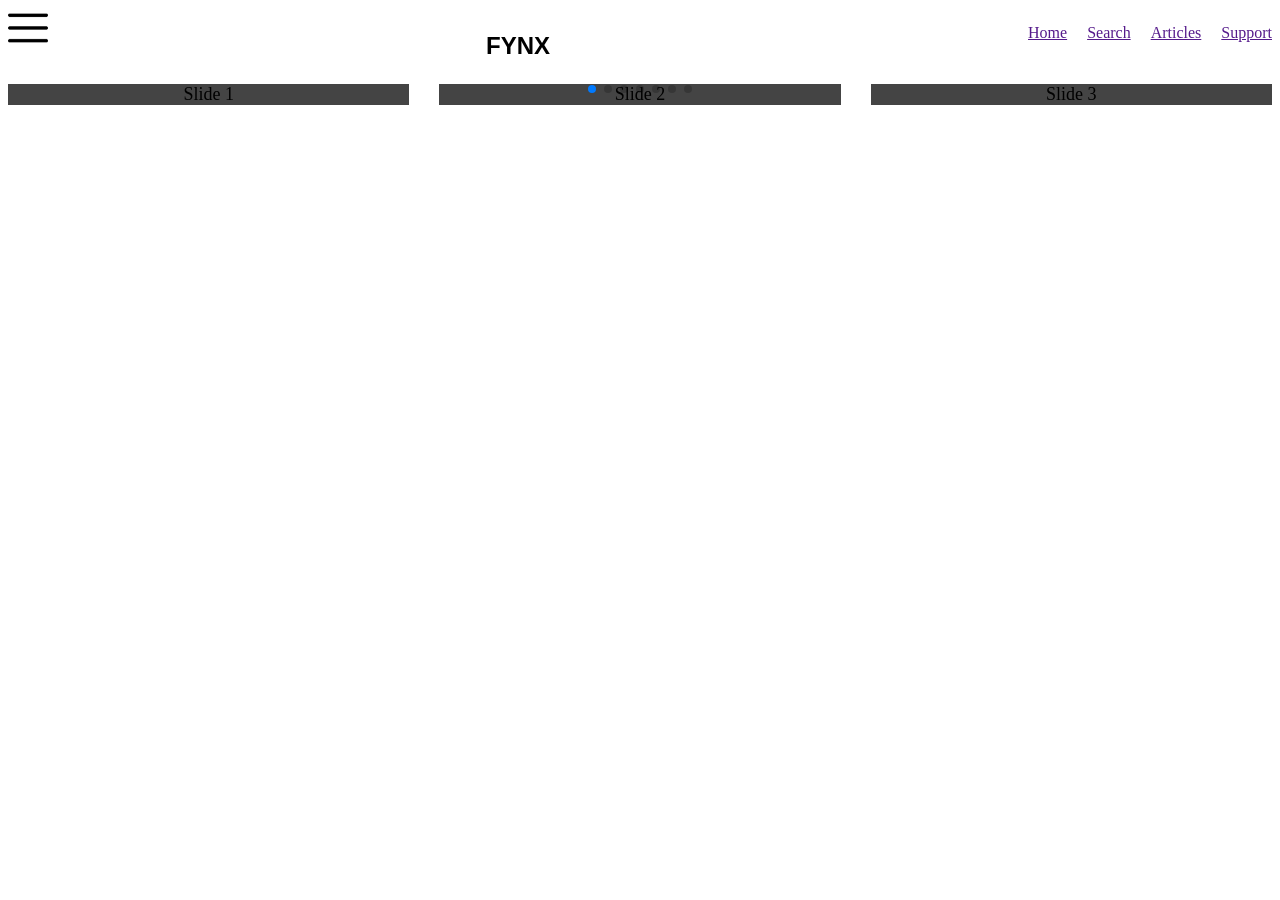
==== index.html @ ca6fe866 "still needs work" ====
<!DOCTYPE html>
<html lang="en">
<head>
    <meta charset="UTF-8">
    <meta name="viewport" content="width=, initial-scale=1.0">
    <title>Document</title>
    <link rel="stylesheet" href="https://cdn.jsdelivr.net/npm/swiper@11/swiper-bundle.min.css">
    <link rel="stylesheet" href="index.css">
</head>
<body>
 <nav>
    
         <img src="menu.png" class="menu-button" alt="menubutton"> 
    <div class="logo">
      <p>FYNX</p>
    </div> 
    <ul class="links">
            <a href="">Home</a>
            <a href="">Search</a>
            <a href="">Articles</a>
            <a href="">Support</a>
    </ul>
 </nav>
 <section>
    <div class="swiper mySwiper">
     <div class="swiper-wrapper">
       <div class="swiper-slide">Slide 1</div>
       <div class="swiper-slide">Slide 2</div>
       <div class="swiper-slide">Slide 3</div>
       <div class="swiper-slide">Slide 4</div>
       <div class="swiper-slide">Slide 5</div>
       <div class="swiper-slide">Slide 6</div>
       <div class="swiper-slide">Slide 7</div>
       <div class="swiper-slide">Slide 8</div>
       <div class="swiper-slide">Slide 9</div>
     </div>
     <div class="swiper-pagination"></div>
    </div>
 </section>
    

  
    
    
    <script src="https://cdn.jsdelivr.net/npm/swiper@11/swiper-bundle.min.js"></script>
    <script src="index.js" ></script>
</body>
</html>
---- index.css ----
.swiper {
  width: 100%;
  height: 100%;
}

.swiper-slide {
  text-align: center;
  font-size: 18px;
  background: #444;
  display: flex;
  justify-content: center;
  align-items: center;
}

.swiper-slide img {
  display: block;
  width: 100%;
  height: 100%;
  object-fit: cover;
}
nav {
    display: flex;
    flex-direction: row;
    justify-content: space-between;

}
.logo {
    font-family: 'Montserrat', sans-serif;
    font-weight: 800;
    font-size: x-large;
}
.menu-button {
   width: 40px;
   height: 40px;
}
.links {
   display: flex;
   flex-direction: row;
   gap: 20px;
}
.logo {
    
}
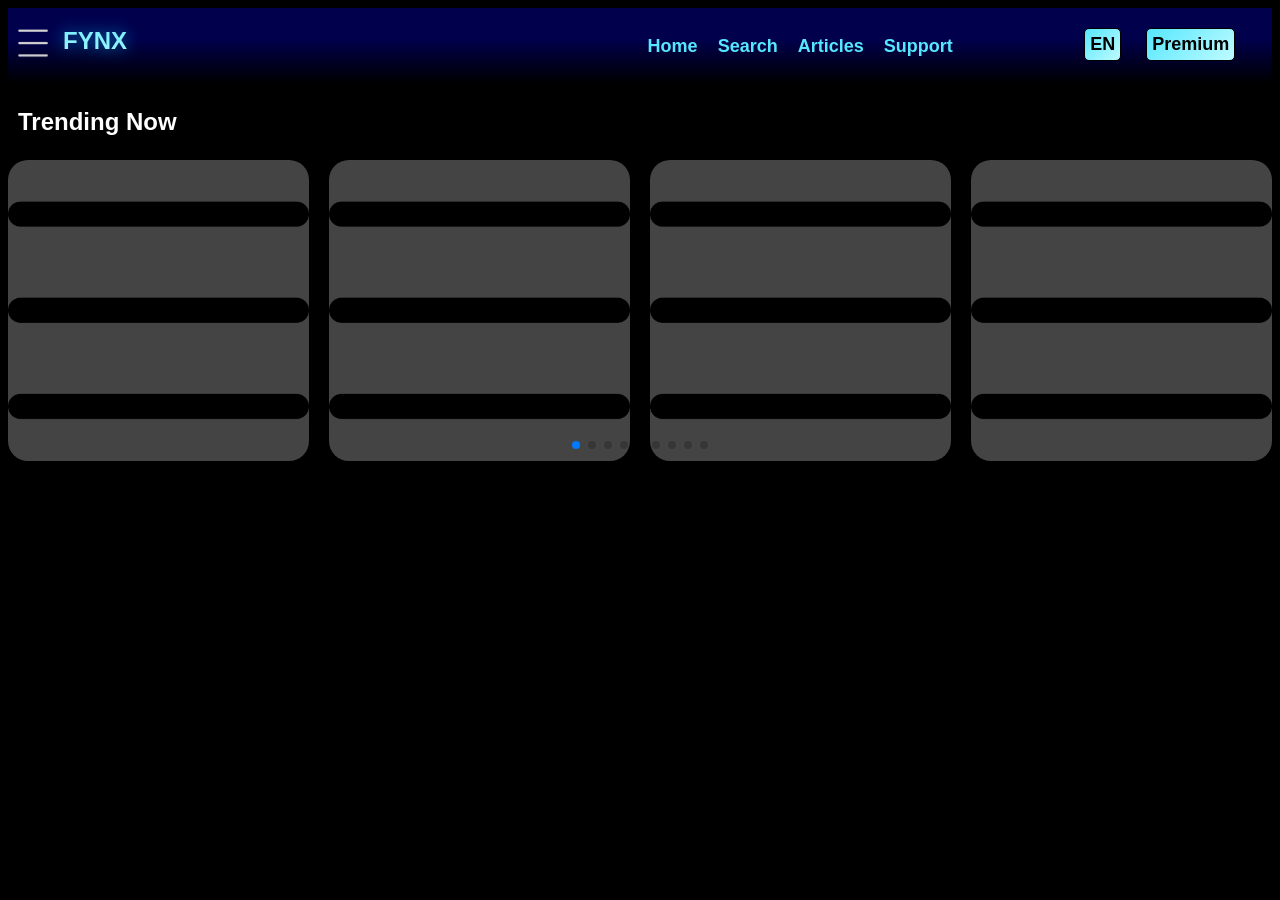
==== commit a456f3f6: "update 1" ====
--- a/index.html
+++ b/index.html
@@ -10,7 +10,7 @@
 <body>
  <nav>
     
-         <img src="menu.png" class="menu-button" alt="menubutton"> 
+     <img src="main-menu.png" id="menubutton" alt="menubutton"> 
     <div class="logo">
       <p>FYNX</p>
     </div> 
@@ -20,19 +20,59 @@
             <a href="">Articles</a>
             <a href="">Support</a>
     </ul>
+    <div class="btns">
+        <button>EN</button>
+        <button>Premium</button>
+    </div>
  </nav>
+ <div class="sidebar" id="sidebar">
+    <img src="main-menu.png" alt="menu" id="btn">
+    <div class="profiles">
+    <img src="user.png" alt="profilepic" class="profile">
+    <p class="n1">Username</p>
+    <img src="premium-badge.png" alt="lvl" class="lvl">
+    <p class="n2">level 1</p>
+    </div>
+    <div class="homes">
+    <img src="home.png" alt="home" class="home">
+    <p class="n3">Home</p>
+    </div>
+    <div class="articles">
+    <img src="news.png" alt="articles" class="article">
+    <p class="n4">Your Articles</p>
+    </div>
+    <div class="premiums">
+    <img src="premium-quality.png" alt="premium" class="premium">
+    <p class="n5">Premium</p>
+    </div>
+    <div class="searches">
+    <img src="search.png" alt="search" class="search">
+    <p class="n6">Search</p>
+    </div>
+    <div class="settings">
+    <img src="settings.png" alt="settings" class="setting">
+    <p class="n7">Settings</p>
+    </div>
+    <div class="questions">
+    <img src="question.png" alt="support" class="support">
+    <p class="n8">Support</p>
+    </div>
+ </div>
+ <section>
+    <p class="trend">Trending Now</p>
+ </section>
  <section>
     <div class="swiper mySwiper">
      <div class="swiper-wrapper">
-       <div class="swiper-slide">Slide 1</div>
-       <div class="swiper-slide">Slide 2</div>
-       <div class="swiper-slide">Slide 3</div>
-       <div class="swiper-slide">Slide 4</div>
-       <div class="swiper-slide">Slide 5</div>
-       <div class="swiper-slide">Slide 6</div>
-       <div class="swiper-slide">Slide 7</div>
-       <div class="swiper-slide">Slide 8</div>
-       <div class="swiper-slide">Slide 9</div>
+       <img src="menu.png" class="swiper-slide" alt="menubutton"> 
+       <img src="menu.png" class="swiper-slide" alt="menubutton"> 
+       <img src="menu.png" class="swiper-slide" alt="menubutton"> 
+       <img src="menu.png" class="swiper-slide" alt="menubutton"> 
+       <img src="menu.png" class="swiper-slide" alt="menubutton"> 
+       <img src="menu.png" class="swiper-slide" alt="menubutton"> 
+       <img src="menu.png" class="swiper-slide" alt="menubutton"> 
+       <img src="menu.png" class="swiper-slide" alt="menubutton"> 
+       <img src="menu.png" class="swiper-slide" alt="menubutton"> 
      </div>
      <div class="swiper-pagination"></div>
     </div>
--- a/index.css
+++ b/index.css
@@ -10,6 +10,8 @@
   display: flex;
   justify-content: center;
   align-items: center;
+  border: transparent;
+  border-radius: 20px;
 }
 
 .swiper-slide img {
@@ -21,23 +23,116 @@
 nav {
     display: flex;
     flex-direction: row;
-    justify-content: space-between;
-
+    position: relative;
+    background: linear-gradient(180deg, #00004D 40%, #000000 100%);
 }
 .logo {
     font-family: 'Montserrat', sans-serif;
     font-weight: 800;
     font-size: x-large;
+    position: relative;
+    left: 25px;
+    top: -5px;
+    background: linear-gradient(180deg, #55E7FF, #BFFBFF);
+    -webkit-background-clip: text;
+    -webkit-text-fill-color: transparent;
+    filter: drop-shadow(0 0 8px rgba(0, 212, 255, 0.6));
 }
-.menu-button {
-   width: 40px;
-   height: 40px;
+#menubutton {
+   width: 30px;
+   height: 30px;
+   position: relative;
+   top: 20px;
+   left: 10px;
+   cursor: pointer;
+
 }
 .links {
    display: flex;
    flex-direction: row;
    gap: 20px;
+   position: relative;
+   left: 40%;
+   top: 10px;
+   text-decoration: none;   
+   color: white;             
+   font-family: 'Montserrat', sans-serif;
+   font-weight: 600;
+   font-size: 18px;
+   transition: 0.3s;   
 }
-.logo {
-    
-}+a {
+    color: #55E7FF;
+    text-decoration: none;   
+    font-family: 'Montserrat', sans-serif;
+    font-weight: 600;
+    font-size: 18px;
+    transition: 0.3s;   
+}
+a:hover {
+  color: white;          
+  text-shadow: 0 0 10px white; 
+  cursor: pointer;
+}
+.btns {
+    position: relative;
+    left: 50%;
+    top: 20px;
+    display: flex;
+    gap: 20px;
+    height: fit-content;
+}
+button{
+    border: 1px solid black;
+    background: linear-gradient(135deg, #55E7FF 0%, #BFFBFF 100%);
+    border-radius: 5px;
+    cursor: pointer;
+    padding: 5px;
+    margin-left: 5px;
+    color: #000000;
+    font-family: 'Montserrat', sans-serif;
+    font-weight: 600;
+    font-size: 18px;
+    transition: 0.3s;   
+}
+.btns button:hover {
+    transform: scale(1.1,1.1);
+}
+.btns:hover > button:not(:hover){
+    transform: scale(0.9,0.9);
+}
+.trend {
+    font-family: 'Montserrat', sans-serif;
+    font-weight: 800;
+    font-size: x-large;
+    background: white;
+    -webkit-background-clip: text;
+    -webkit-text-fill-color: transparent;
+    position: relative;
+    left: 10px;
+}
+body {
+    background-color: #000000;
+}
+.sidebar {
+    position: fixed;
+    top: 0;
+    left: -9000px; 
+    width: 300px;
+    height: 100%;
+    background: linear-gradient(180deg, #1C1C1C 0%, #000826 100%); 
+    z-index: 99;
+    transition: 0.4s ease;
+    display: flex;
+    flex-direction: column;
+}
+.sidebar.active {
+    left: 0;
+}
+#btn {
+    width: 30px;
+    height: 30px;
+    position: relative;
+    cursor: pointer;
+}
+
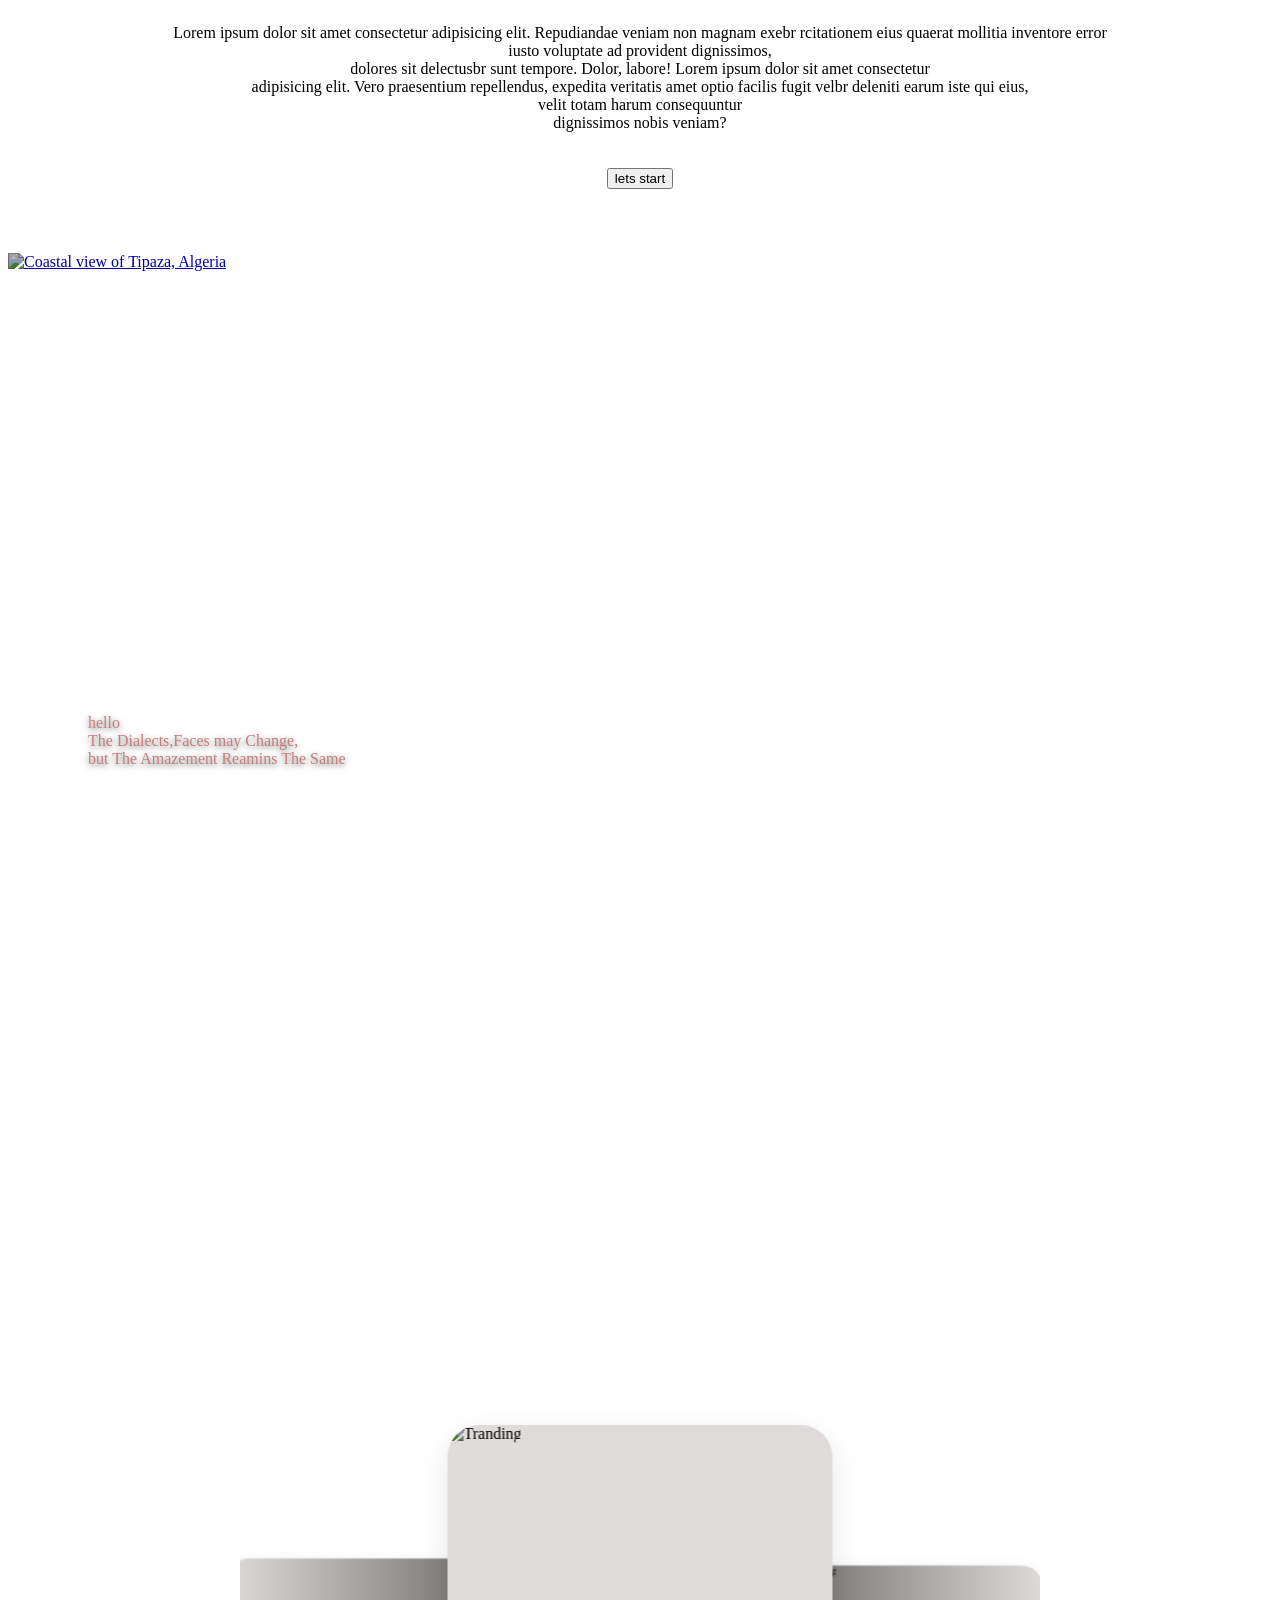
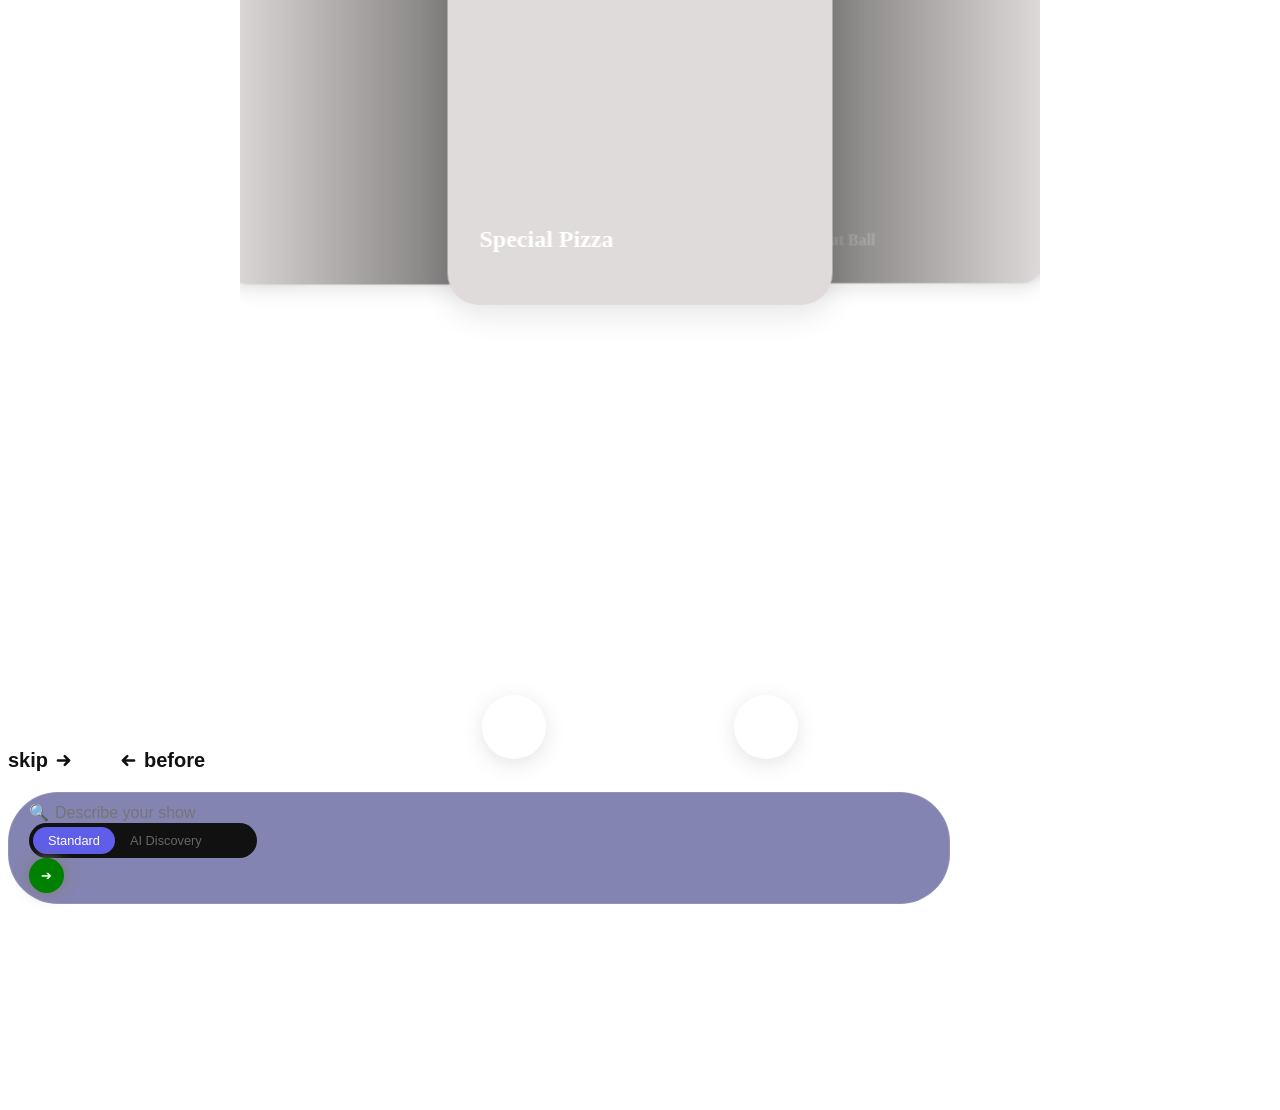
==== commit 217b3cf8: "hhh" ====
--- a/index.html
+++ b/index.html
@@ -3,86 +3,582 @@
 <head>
     <meta charset="UTF-8">
     <meta name="viewport" content="width=, initial-scale=1.0">
+   
     <title>Document</title>
-    <link rel="stylesheet" href="https://cdn.jsdelivr.net/npm/swiper@11/swiper-bundle.min.css">
-    <link rel="stylesheet" href="index.css">
+
+    <link href="https://unpkg.com/boxicons@2.1.4/css/boxicons.min.css" rel="stylesheet">
+     <link rel="stylesheet" href="https://cdn.jsdelivr.net/npm/swiper@11/swiper-bundle.min.css">
+    
+    
+     <link rel="stylesheet" href="index.css">
 </head>
 <body>
- <nav>
-    
-     <img src="main-menu.png" id="menubutton" alt="menubutton"> 
-    <div class="logo">
-      <p>FYNX</p>
-    </div> 
-    <ul class="links">
-            <a href="">Home</a>
-            <a href="">Search</a>
-            <a href="">Articles</a>
-            <a href="">Support</a>
+
+
+ <div class="flex active">
+    <p class="question">Lorem ipsum dolor sit amet consectetur adipisicing elit. Repudiandae veniam non magnam exebr
+      rcitationem eius quaerat mollitia inventore error <br>iusto voluptate ad provident dignissimos,<br> dolores sit delectusbr
+       sunt tempore. Dolor, labore!
+       Lorem ipsum dolor sit amet consectetur <br>adipisicing elit. Vero praesentium repellendus, expedita veritatis amet optio facilis fugit velbr
+        deleniti earum iste qui eius,<br> velit totam harum consequuntur <br>dignissimos nobis veniam?</p>
+
+    <button class="tip" onclick="nextSection(this)">lets start</button>
+
+</div> 
+
+ 
+ <div class="flex">
+     <p>where are you</p>
+<div class="cards">
+    <div class="card ">
+    <p class="tip" onclick="nextSection(this)">Lorem ipsum </p>
+    </div>
+    <div class="card">
+    <p class="tip" onclick="nextSection(this)">Lorem ipsum dolor sit</p>
+        
+    </div>
+    <div class="card">
+    <p class="tip" onclick="nextSection(this)">Lorem ipsum dolor sit,iciendis.</p>
+       
+    </div>
+</div>
+</div> 
+
+
+
+
+<div class="flex">
+    <p>hellooo</p>
+<div class="cards">
+    <div class="card ">
+    <p class="tip" onclick="nextSection(this)">Lorem ipsum </p>
+    </div>
+    <div class="card">
+    <p class="tip" onclick="nextSection(this)">Lorem ipsum dolor sit</p>
+        
+    </div>
+    <div class="card">
+    <p class="tip" onclick="nextSection(this)">Lorem ipsum dolor sit,iciendis.</p>
+       
+    </div>
+</div>
+</div> 
+
+
+
+
+
+<div class="flex">
+    <p>hown do you feel</p>
+<div class="cards">
+    <div class="card ">
+    <p class="tip" onclick="nextSection(this)">Lorem ipsum </p>
+    </div>
+    <div class="card">
+    <p class="tip" onclick="nextSection(this)">Lorem ipsum dolor sit</p>
+        
+    </div>
+    <div class="card">
+    <p class="tip" onclick="nextSection(this)">Lorem ipsum dolor sit,iciendis.</p>
+       
+    </div>
+</div>
+</div> 
+
+ <!-- swiper 1 , from my website of the last year-->
+
+
+ <section class="home swiper" id="home">
+            <div class="swiper mySwiper">
+                <div class="swiper-wrapper">
+                    <div class="swiper-slide">
+                       <a href="page01"> <img src="pexels-amani-allan-2147911089-29824266.jpg" alt="Coastal view of Tipaza, Algeria" loading="lazy">
+                       </a>
+                      <div class="slide-caption">
+                            <h1> hello <br> The Dialects,Faces may Change,<br>
+                            but The Amazement Reamins The Same
+                            </h1>
+                            <p class="animation">From the streets of the capital to the edges of the south, each city carries a blend of tradition and modernity,<br>
+                            and each has its own unique story.</p>
+                      </div>
+                    </div>
+                            
+
+
+                               
+                                    <div class="swiper-slide">
+                                        <a href="page05"> <img src="el 3asima.jpg" alt="Cityscape of Algiers" loading="lazy">
+                                        </a>
+                                        <div class="slide-caption">
+                                            <h1> In the cities of algeria... <br> The Dialects,Faces may Change,<br>
+                                                but The Amazement Reamins The Same
+                                            </h1>
+                                            <p class="animation">From the streets of the capital to the edges of the south, each city carries a blend of tradition and modernity,<br>
+                                                and each has its own unique story.</p>
+                                        </div>
+                                    </div>
+
+           
+                    <div class="swiper-slide">
+                         <a href="page06"> <img src="el Hama.jpg" alt="Cityscape of Algiers" loading="lazy">
+                         </a>
+                      <div class="slide-caption">
+                            <h1> pssss<br> The Dialects,Faces may Change,<br>
+                            but The Amazement Reamins The Same
+                            </h1>
+                            <p class="animation">From the streets of the capital to the edges of the south, each city carries a blend of tradition and modernity,<br>
+                           and each has its own unique story.</p>
+                      </div>
+                    </div>              
+
+                    <div class="swiper-slide">
+                       <a href="page01"> <img src="pexels-amani-allan-2147911089-29824266.jpg" alt="Coastal view of Tipaza, Algeria" loading="lazy">
+                       </a>
+                      <div class="slide-caption">
+                            <h1> i am tired <br> The Dialects,Faces may Change,<br>
+                            but The Amazement Reamins The Same
+                            </h1>
+                          <p class="animation">From the streets of the capital to the edges of the south, each city carries a blend of tradition and modernity,<br>
+                           and each has its own unique story.</p>
+                      </div>
+                    </div>
+
+
+                                
+                            
+                            
+
+                                  
+                    <div class="swiper-slide">
+                       <a href="page01"> <img src="pexels-amani-allan-2147911089-29824266.jpg" alt="Coastal view of Tipaza, Algeria" loading="lazy">
+                       </a>
+                      <div class="slide-caption">
+                            <h1> write somthing <br> The Dialects,Faces may Change,<br>
+                            but The Amazement Reamins The Same
+
+                            </h1>
+                            <p class="animation">From the streets of the capital to the edges of the south, each city carries a blend of tradition and modernity,<br>
+                           and each has its own unique story.</p>                            
+                      </div>
+                    </div>
+
+
+
+                   
+                            
+                     </div>
+                    </div>
+                </div>
+                <div class="swiper-button-next"></div>
+                <div class="swiper-button-prev"></div>
+                <div class="swiper-pagination"></div>
+                </div>
+ </section>
+
+
+
+
+
+
+<!-- swiper 2 for the two first questions-->
+
+ <section class="showme lol">
+      <div class="container">
+        <div class="swiper tranding-slider">
+       <div class="swiper-wrapper">
+            <!-- Slide-start -->
+            <div class="swiper-slide tranding-slide">
+              <div class="tranding-slide-img " >
+                <img  src="images/tranding-food-1.png" alt="Tranding" class="hello" onclick="nnextSection(this)" >
+              </div>
+              <div class="tranding-slide-content">
+                
+                <div class="tranding-slide-content-bottom">
+                  <h2 class="food-name">
+                    Special Pizza
+                  </h2>
+                  <h3 class="food-rating">
+                   
+                  </h3>
+                </div>
+              </div>
+            </div>
+
+            <div class="swiper-slide tranding-slide">
+              <div class="tranding-slide-img">
+                <img src="images/tranding-food-2.png" alt="Tranding" class="hello" onclick="nnextSection(this)" >
+              </div>
+              <div class="tranding-slide-content">
+                
+                <div class="tranding-slide-content-bottom">
+                  <h2 class="food-name">
+                    Meat Ball
+                  </h2>
+                  <h3 class="food-rating">
+                 
+                  </h3>
+                </div>
+              </div>
+            </div>
+            <!-- Slide-end -->
+            <!-- Slide-start -->
+            <div class="swiper-slide tranding-slide">
+              <div class="tranding-slide-img">
+                <img src="images/tranding-food-3.png" alt="Tranding"  class="hello" onclick="nnextSection(this)" >
+              </div>
+              <div class="tranding-slide-content">
+                
+                <div class="tranding-slide-content-bottom">
+                  <h2 class="food-name">
+                    Burger
+                  </h2>
+                  <h3 class="food-rating">
+                 
+                  </h3>
+                </div>
+              </div>
+            </div>
+            <!-- Slide-end -->
+            <!-- Slide-start -->
+            <div class="swiper-slide tranding-slide">
+              <div class="tranding-slide-img">
+                <img src="images/tranding-food-4.png" alt="Tranding"  class="hello" onclick="nnextSection(this)" >
+              </div>
+              <div class="tranding-slide-content">
+               
+                <div class="tranding-slide-content-bottom">
+                  <h2 class="food-name">
+                    Frish Curry
+                  </h2>
+                  <h3 class="food-rating">
+                   
+                  </h3>
+                </div>
+              </div>
+            </div>
+            <!-- Slide-end -->
+            <!-- Slide-start -->
+            <div class="swiper-slide tranding-slide">
+              <div class="tranding-slide-img">
+                <img src="images/tranding-food-5.png" alt="Tranding"  class="hello" onclick="nnextSection(this)" >
+              </div>
+              <div class="tranding-slide-content">
+                
+                <div class="tranding-slide-content-bottom">
+                  <h2 class="food-name">
+                    Pane Cake
+                  </h2>
+                  <h3 class="food-rating">
+                   
+                  </h3>
+                </div>
+              </div>
+            </div>
+            <!-- Slide-end -->
+            <!-- Slide-start -->
+            <div class="swiper-slide tranding-slide">
+              <div class="tranding-slide-img">
+                <img src="images/tranding-food-6.png" alt="Tranding"  class="hello" onclick="nnextSection(this)" >
+              </div>
+              <div class="tranding-slide-content">
+                
+                <div class="tranding-slide-content-bottom">
+                  <h2 class="food-name">
+                    Vanilla cake
+                  </h2>
+                  <h3 class="food-rating">
+                   
+                  </h3>
+                </div>
+              </div>
+            </div>
+            <!-- Slide-end -->
+            <!-- Slide-start -->
+            <div class="swiper-slide tranding-slide">
+             
+                </div>
+              </div>
+            </div>
+            <!-- Slide-end -->
+          </div>
+
+          <div class="tranding-slider-control">
+            <div class="swiper-button-prev slider-arrow">
+              <ion-icon name="arrow-back-outline"></ion-icon>
+            </div>
+            <div class="swiper-button-next slider-arrow">
+              <ion-icon name="arrow-forward-outline"></ion-icon>
+            </div>
+            <div class="swiper-pagination"></div>
+
+</section>
+
+
+
+<section class="showme">
+      <div class="container">
+        <div class="swiper tranding-slider">
+       <div class="swiper-wrapper">
+            <div class="swiper-slide tranding-slide">
+              <div class="tranding-slide-img ">
+                <img src="images/tranding-food-1.png" alt="Tranding" class="hello" onclick="nnextSection(this)" >
+              </div>
+              <div class="tranding-slide-content">
+                
+                <div class="tranding-slide-content-bottom">
+                  <h2 class="food-name">
+                    Special Pizza
+                  </h2>
+                  <h3 class="food-rating">
+                   
+                  </h3>
+                </div>
+              </div>
+            </div>
+            <div class="swiper-slide tranding-slide">
+              <div class="tranding-slide-img">
+                <img src="images/tranding-food-2.png" alt="Tranding"  class="hello" onclick="nnextSection(this)" >
+              </div>
+              <div class="tranding-slide-content">
+                
+                <div class="tranding-slide-content-bottom">
+                  <h2 class="food-name">
+                    Meat Ball
+                  </h2>
+                  <h3 class="food-rating">
+                 
+                  </h3>
+                </div>
+              </div>
+            </div>
+            <div class="swiper-slide tranding-slide">
+              <div class="tranding-slide-img">
+                <img src="images/tranding-food-3.png" alt="Tranding"  class="hello" onclick="nnextSection(this)" >
+              </div>
+              <div class="tranding-slide-content">
+                
+                <div class="tranding-slide-content-bottom">
+                  <h2 class="food-name">
+                    Burger
+                  </h2>
+                  <h3 class="food-rating">
+                 
+                  </h3>
+                </div>
+              </div>
+            </div>
+            <div class="swiper-slide tranding-slide">
+              <div class="tranding-slide-img">
+                <img src="images/tranding-food-4.png" alt="Tranding"  class="hello" onclick="nnextSection(this)" >
+              </div>
+              <div class="tranding-slide-content">
+               
+                <div class="tranding-slide-content-bottom">
+                  <h2 class="food-name">
+                    Frish Curry
+                  </h2>
+                  <h3 class="food-rating">
+                   
+                  </h3>
+                </div>
+              </div>
+            </div>
+            <div class="swiper-slide tranding-slide">
+              <div class="tranding-slide-img">
+                <img src="images/tranding-food-5.png" alt="Tranding"  class="hello" onclick="nnextSection(this)" >
+              </div>
+              <div class="tranding-slide-content">
+                
+                <div class="tranding-slide-content-bottom">
+                  <h2 class="food-name">
+                    Pane Cake
+                  </h2>
+                  <h3 class="food-rating">
+                   
+                  </h3>
+                </div>
+              </div>
+            </div>
+            <div class="swiper-slide tranding-slide">
+              <div class="tranding-slide-img">
+                <img src="images/tranding-food-6.png" alt="Tranding" class="hello" onclick="nnextSection(this)" >
+              </div>
+              <div class="tranding-slide-content">
+                
+                <div class="tranding-slide-content-bottom">
+                  <h2 class="food-name">
+                    Vanilla cake
+                  </h2>
+                  <h3 class="food-rating">
+                   
+                  </h3>
+                </div>
+              </div>
+            </div>
+            <div class="swiper-slide tranding-slide">
+             
+                </div>
+              </div>
+            </div>
+          </div>
+
+          <div class="tranding-slider-control">
+            <div class="swiper-button-prev slider-arrow">
+              <ion-icon name="arrow-back-outline"></ion-icon>
+            </div>
+            <div class="swiper-button-next slider-arrow">
+              <ion-icon name="arrow-forward-outline"></ion-icon>
+            </div>
+            <div class="swiper-pagination"></div>
+
+</section>
+
+
+ <div class="flex ">
+    <p>where are you</p>
+<div class="cards">
+    <div class="card ">
+    <p class="tip" onclick="nextSection(this)">Lorem ipsum </p>
+    </div>
+    <div class="card">
+    <p class="tip" onclick="nextSection(this)">Lorem ipsum dolor sit</p>
+        
+    </div>
+    <div class="card">
+    <p class="tip" onclick="nextSection(this)">Lorem ipsum dolor sit,iciendis.</p>
+       
+    </div>
+</div>
+</div> 
+
+
+
+
+<div class="flex">
+    <p>hellooo</p>
+<div class="cards">
+    <div class="card ">
+    <p class="tip" onclick="nextSection(this)">Lorem ipsum </p>
+    </div>
+    <div class="card">
+    <p class="tip" onclick="nextSection(this)">Lorem ipsum dolor sit</p>
+        
+    </div>
+    <div class="card">
+    <p class="tip" onclick="nextSection(this)">Lorem ipsum dolor sit,iciendis.</p>
+       
+    </div>
+</div>
+</div> 
+
+
+
+
+
+<div class="flex">
+    <p>hown do you feel</p>
+<div class="cards">
+    <div class="card ">
+    <p class="tip" onclick="nextSection(this)">Lorem ipsum </p>
+    </div>
+    <div class="card">
+    <p class="tip" onclick="nextSection(this)">Lorem ipsum dolor sit</p>
+        
+    </div>
+    <div class="card">
+    <p class="tip" onclick="nextSection(this)">Lorem ipsum dolor sit,iciendis.</p>
+       
+    </div>
+</div>
+</div> 
+
+<section class="smallsection">
+
+<button class="try ss">
+  <p>skip</p>
+  <svg
+    xmlns="http://www.w3.org/2000/svg"
+    class="h-6 w-6"
+    fill="none"
+    viewBox="0 0 24 24"
+    stroke="currentColor"
+    stroke-width="4"
+  >
+    <path
+      stroke-linecap="round"
+      stroke-linejoin="round"
+      d="M14 5l7 7m0 0l-7 7m7-7H3"
+    ></path>
+  </svg>
+</button>
+
+<button class="try bb">
+ 
+  <svg class="b"
+  xmlns="http://www.w3.org/2000/svg"
+  class="h-6 w-6"
+  fill="none"
+  viewBox="0 0 24 24"
+  stroke="currentColor"
+  stroke-width="4"
+>
+  <path
+    stroke-linecap="round"
+    stroke-linejoin="round"
+    d="M10 19l-7-7m0 0l7-7m-7 7h18"
+  ></path>
+</svg>
+<p>before</p>
+</button>
+</section>
+
+
+
+<div class="premium-wrapper" id="premiumSection">
+ <div id="search-1" class="search-container change">
+            <div class="search-bar">
+                <span class="icon">🔍</span>
+                <input type="text" placeholder="Describe your show">
+                <div class="toggle-switch">
+                    <button class="toggle-btn activee">Standard</button>
+                    <button class="toggle-btn " onclick="expandSection()" onclick="changeSection()">AI Discovery</button>
+                  
+                </div>
+                <button class="go-btn">➔</button>
+            </div>
+        </div>
+
+ <div id="search-2" class="search-container ai">
+            <div class="search-bar">
+                <span class="icon">🔍</span>
+                <input type="text" placeholder="Describe your show">
+                <div class="toggle-switch">
+                    <button class="toggle-btn activee" onclick="changeSection()">Standard</button>
+                    <button class="toggle-btn " >AI Discovery</button>
+                  
+                </div>
+                <button class="go-btn"  onclick="expandSection()">➔</button>
+            </div>
+        </div>
+  
+<div class="premium-content">
+    <h3>Premium version</h3>
+    <ul>
+      <li> Lorem ipsum dolor sit amet consectetur adipisici impedit.</li>
+      <li>Lorem ipsum, dolor sit amet consectetur adipisipsam nihil ullam.</li>
+      <li>Lorem ipsum dolor sit amet consectetligendi omnis hic earum volreprehenderit incidunt.</li>
     </ul>
-    <div class="btns">
-        <button>EN</button>
-        <button>Premium</button>
-    </div>
- </nav>
- <div class="sidebar" id="sidebar">
-    <img src="main-menu.png" alt="menu" id="btn">
-    <div class="profiles">
-    <img src="user.png" alt="profilepic" class="profile">
-    <p class="n1">Username</p>
-    <img src="premium-badge.png" alt="lvl" class="lvl">
-    <p class="n2">level 1</p>
-    </div>
-    <div class="homes">
-    <img src="home.png" alt="home" class="home">
-    <p class="n3">Home</p>
-    </div>
-    <div class="articles">
-    <img src="news.png" alt="articles" class="article">
-    <p class="n4">Your Articles</p>
-    </div>
-    <div class="premiums">
-    <img src="premium-quality.png" alt="premium" class="premium">
-    <p class="n5">Premium</p>
-    </div>
-    <div class="searches">
-    <img src="search.png" alt="search" class="search">
-    <p class="n6">Search</p>
-    </div>
-    <div class="settings">
-    <img src="settings.png" alt="settings" class="setting">
-    <p class="n7">Settings</p>
-    </div>
-    <div class="questions">
-    <img src="question.png" alt="support" class="support">
-    <p class="n8">Support</p>
-    </div>
- </div>
- <section>
-    <p class="trend">Trending Now</p>
- </section>
- <section>
-    <div class="swiper mySwiper">
-     <div class="swiper-wrapper">
-       <img src="menu.png" class="swiper-slide" alt="menubutton"> 
-       <img src="menu.png" class="swiper-slide" alt="menubutton"> 
-       <img src="menu.png" class="swiper-slide" alt="menubutton"> 
-       <img src="menu.png" class="swiper-slide" alt="menubutton"> 
-       <img src="menu.png" class="swiper-slide" alt="menubutton"> 
-       <img src="menu.png" class="swiper-slide" alt="menubutton"> 
-       <img src="menu.png" class="swiper-slide" alt="menubutton"> 
-       <img src="menu.png" class="swiper-slide" alt="menubutton"> 
-       <img src="menu.png" class="swiper-slide" alt="menubutton"> 
-     </div>
-     <div class="swiper-pagination"></div>
-    </div>
- </section>
-    
-
-  
-    
-    
-    <script src="https://cdn.jsdelivr.net/npm/swiper@11/swiper-bundle.min.js"></script>
+    <div class="price-tag">9.99$ </div>
+    <button class="upgrade-btn">abonnement</button>
+  </div>
+</div>
+
+
+
+
+
+<script src="https://cdn.jsdelivr.net/npm/swiper@11/swiper-bundle.min.js"></script>
+
     <script src="index.js" ></script>
 </body>
 </html>
--- a/index.css
+++ b/index.css
@@ -1,138 +1,609 @@
-.swiper {
-  width: 100%;
-  height: 100%;
-}
-
-.swiper-slide {
+
+.question{
   text-align: center;
-  font-size: 18px;
-  background: #444;
+}
+
+.flex {
+  display: none;
+}
+
+.active {
+    display: flex;
+    flex-direction: column;
+    align-items: center;
+    gap: 20px;
+    animation: slideInUp 3s cubic-bezier(0.23, 1, 0.32 ,1) both ;
+}
+/*introducing slideInUp*/
+@keyframes slideInUp{
+   0% {
+        opacity: 0;
+        transform: translateY(60px); /*el masafa li ydjoz 3liha w houa tale3*/
+    }
+    100% {
+        opacity: 1;
+        transform: translateY(0); /*bch ki ytla3 ykon stable*/
+    }
+}
+
+.cards {
   display: flex;
-  justify-content: center;
-  align-items: center;
-  border: transparent;
+  flex-direction: column;
+  gap: 15px;
+  
+}
+.card{
+  padding-left: 10px;
+  height: 50PX;
+  width: 300px;
+  border-radius: 10px;
+  color: black;
+  cursor: pointer;
+  transition: 400ms;
+  background-color: #dbd4d4;
+  
+ 
+}
+
+.cards .card p.tip {
+  font-size: 1em;
+  font-weight: 700;
+}
+
+
+
+
+
+/*effect ta3 ki tselectionih ykber*/
+.cards .card:hover {
+  transform: scale(1.1, 1.1);
+}
+
+/*effect ta3 lokhrin ki maytsiliksyoniwch ysgharo*/
+.cards:hover > .card:not(:hover) {
+ transform: scale(0.9, 0.9);
+}
+
+
+
+
+
+/*section ta3 search bar*/
+
+.premium-wrapper {
+  
+  margin: 20px auto;
+  display: flex;
+  flex-direction: column;
+  background-color: #ffffff;
+  justify-items: center;
+  /*
+  border-radius: 15px;
+  box-shadow: 0 4px 10px rgba(0,0,0,0.1);
+  overflow: hidden;
+  transition: all 0.5s cubic-bezier(0.4, 0, 0.2, 1);
+  border: 1px solid #ddd;
+  */
+}
+.Title{
+    margin: 20px auto;
+}
+.search-barr {
+  display: flex;
+  background-color: #f0f0f0;
+  border: 2px solid transparent;
+ 
+  padding: 15px;
+  
+  width: 350px;
+  border-radius: 15px;
+  box-shadow: 0 4px 10px rgba(0,0,0,0.1);
+  border: 1px solid #ddd;
+  margin: auto;
+
+}
+
+.search-barr input {
+  flex: 1; /*all the remaining space will go to it*/
+  border: none;
+  outline: none;
+  background: transparent;
+  font-size: 16px;
+
+}
+
+.star-icon {
+  cursor: pointer;
+  font-size: 22px;
+  color: #ccc;
+  transition: transform 0.3s, color 0.3s;
+}
+
+
+.expanded .star-icon {
+  color: #ffae00;
+  transform: rotate(72deg) scale(1.2);
+}
+
+
+.premium-content {
+  max-height: 0;
+  opacity: 0;
+  padding: 0 20px;
+  transition: all 0.5s ease;
+  text-align: center;
+}
+
+.expanded .premium-content {
+  max-height: 400px; 
+  opacity: 1;
+  padding: 20px;
+}
+
+.price-tag {
+  font-size: 24px;
+  font-weight: bold;
+  color: #d4af37;
+  margin: 15px 0;
+}
+
+.upgrade-btn {
+  background: #ffae00;
+  border: none;
+  color: white;
+  padding: 10px 25px;
   border-radius: 20px;
-}
-
-.swiper-slide img {
+  cursor: pointer;
+  font-weight: bold;
+}
+
+
+
+
+
+/*from the website of the last year , swiper1*/
+
+
+     /* Home Section (Swiper) */
+        #home {
+            position: relative;
+            height: 100vh;
+            overflow: hidden;
+            margin-bottom: 200px;
+        }
+
+
+        /*
+        .swiper  {
+            width: 100%;
+            height: 100vh;
+            position: absolute;
+        }
+        .swiper-slide {
+            position: relative;
+        }
+       */
+
+ .swiper  {
+  
+  height: 52rem;
+  padding: 2rem 0;
+  position: relative;
+ 
+  /*overflow: hidden;*/
+ 
+}
+
+        .swiper-slide img {
+            width: 100%;
+            height: 100vh;
+            object-fit: cover;
+            filter: brightness(70%);
+        }
+       
+
+
+        /*caption of slides*/
+        .swiper-slide .slide-caption {
+            position: absolute;
+            bottom: 10rem;
+            left: 5rem;
+            color: #c47e7e;
+            text-shadow: 0 2px 6px rgba(0, 0, 0, 0.6);
+        }
+
+        .swiper-slide .slide-caption h1 {
+            font-size: var(--h1-font);
+           font-weight: var(--font-semi-bold);
+           
+            margin-bottom: 1rem;
+        }
+
+        .swiper-slide .slide-caption p {
+            font-size: 1.8rem;
+            font-weight: 400;
+           
+        }
+
+
+/*kyn problem fl code ta3 el animations*/
+ .animation{
+          animation: slideIn 1s ease-out forwards;
+            opacity: 0;
+            transform: translateY(20px);
+            transition: opacity 0.6s ease-out , transform 0.6s ease-out;
+        }
+        .animation.active{
+            opacity: 1;
+            transform: translateY(0);
+        }
+
+
+
+
+
+          /*effect of swiper button */
+        .swiper .swiper-button-next {
+            opacity: 0;
+            transition: opacity 0.3s ease-in-out;
+        }
+        
+        .swiper-button-next,
+        .swiper-button-prev {
+            color: #ffffff;
+            /*padding: 2rem;*/
+            height: 4rem;
+            width: 4rem;
+            background: rgba(223, 218, 218, 0.3);
+            border-radius: 50%;
+            transition: background 0.3s ease;
+            align-items: center;
+        }
+        .swiper-button-prev::after,
+        .swiper-button-prev::before{
+            font-size: 2rem;
+        }
+        .swiper-button-next::after,
+        .swiper-button-next::before{
+            font-size: 2rem;
+        }
+        .swiper-button-next:hover,
+        .swiper-button-prev:hover {
+            background: rgba(111, 111, 111, 0.5);
+        }
+
+        .swiper-pagination-bullet {
+            background: #fff;
+            opacity: 0.7;
+            width: 10px;
+            height: 10px;
+        }
+
+        .swiper-pagination-bullet-active {
+            background: #c3bdbd;
+            opacity: 1;
+        }
+
+
+
+        /*effect of swiper button */
+        .swiper .swiper-button-next {
+            opacity: 0;
+            transition: opacity 0.3s ease-in-out;
+        }
+
+               
+        /* show the button when hovering over images*/
+        .swiper:hover .swiper-button-next{
+            opacity: 1;
+        }
+        
+
+        .swiper .swiper-button-prev {
+            opacity: 0;
+            transition: opacity 0.3s ease-in-out;
+        }
+        
+        .swiper:hover .swiper-button-prev{
+            opacity: 1;
+        }
+
+
+
+/*second swiper*/
+.showme{
+  display: none;
+}
+.lol{
   display: block;
+}
+
+
+.container {
+  max-width: 800px; 
+  margin: 20px auto;   
+  padding: 40px 0;
+  
+  /*
+  max-width: 124rem;
+  padding: 0 1rem;
+  margin: 0 auto;*/
+}
+
+.swiper  {
+  
+  height: 52rem;
+  padding: 2rem 0;
+  position: relative;
+ 
+  /*overflow: hidden;*/
+ 
+}
+
+/* styling the important slide*/
+.tranding-slide {
+
+width: 28rem; 
+height: 30rem;  
+border-radius: 5px;
+ 
+
+  /*width: 37rem;
+  height: 42rem;*/
+  position: relative;
+  background: #e0dbdb;
+  border-radius: 2rem;
+  box-shadow: 0 10px 30px rgba(0, 0, 0, 0.1);
+  overflow:hidden;
+   
+  transition: all 0.3s ease-in-out;
+}
+
+/* non active slides */
+.swiper-slide:not(.swiper-slide-active) {
+ filter: blur(1px);  
+   
+  
+}
+
+/*img inside the card */
+.tranding-slide-img img {
+position: relative;
+ z-index: 10000;
+/*z index is for that the onclick works*/
   width: 100%;
   height: 100%;
   object-fit: cover;
-}
-nav {
+  border-radius: 2rem;
+  
+}
+
+/* content of the card*/
+.tranding-slide-content {
+  position: absolute;
+  left: 0;
+  top: 0;
+  right: 0;
+  bottom: 0;
+}
+
+
+.tranding-slide-content-bottom {
+  position: absolute;
+  bottom: 2rem;
+  left: 2rem;
+  color: #fff;
+}
+
+/* button*/
+.tranding-slider-control {
+  position: relative;
+  bottom: 2rem;
+  display: flex;
+  align-items: center;
+  justify-content: center;
+}
+
+.slider-arrow {
+  background: #fff;
+  width: 4rem;
+  height: 4rem;
+  border-radius: 50%;
+  left: 40% !important;
+  transform: translateX(-50%);
+  filter: drop-shadow(0 5px 10px rgba(0, 0, 0, 0.1));
+}
+
+.slider-arrow ion-icon {
+  font-size: 2rem;
+  color: #222222;
+}
+
+.swiper-button-next.slider-arrow {
+  left: 60% !important;
+}
+
+/* (Pagination) */
+.swiper-pagination {
+  position: relative;
+  width: 15rem !important;
+  bottom: 1rem !important;
+}
+
+.swiper-pagination-bullet {
+  height: 0.8rem;
+  width: 0.8rem;
+  background: #222222;
+}
+
+.swiper-pagination-bullet-active {
+  background: #ff4b2b;
+  width: 2.5rem;
+  border-radius: 1rem;
+}
+
+.smallsection{
+
+  display: flex;
+  gap: 50px;
+}
+
+.try {
+  
+  padding: 0;
+  margin: 0;
+  border: none;
+  background: none;
+  cursor: pointer;
+}
+
+.try {
+  --primary-color: #111;
+  --hovered-color: #c84747;
+  position: relative;
+  display: flex;
+  font-weight: 600;
+  font-size: 20px;
+  gap: 0.5rem;
+  align-items: center;
+}
+
+.try p {
+  margin: 0;
+  position: relative;
+  font-size: 20px;
+  color: var(--primary-color);
+}
+
+.try::after {
+  position: absolute;
+  content: "";
+  width: 0;
+  left: 0;
+  bottom: -7px;
+  background: var(--hovered-color);
+  height: 2px;
+  transition: 0.3s ease-out;
+}
+
+.try.ss p::before {
+  position: absolute;
+  content: "skip";
+  width: 0%;
+  inset: 0;
+  color: var(--hovered-color);
+  overflow: hidden;
+  transition: 0.3s ease-out;
+}
+.try.bb p::before{
+  position: absolute;
+  content: "before";
+  width: 0%;
+  inset: 0;
+  color: var(--hovered-color);
+  overflow: hidden;
+  transition: 0.3s ease-out;
+}
+
+.try:hover::after {
+  width: 100%;
+}
+
+.try:hover p::before {
+  width: 100%;
+}
+
+.try.ss:hover svg {
+  transform: translateX(4px);
+  color: var(--hovered-color);
+}
+
+.try.bb:hover svg{
+  transform: translateX(-4px);
+  color: var(--hovered-color);
+}
+
+.try svg {
+  color: var(--primary-color);
+  transition: 0.2s;
+  position: relative;
+  width: 15px;
+  transition-delay: 0.2s;
+}
+
+
+/*rania search bar*/
+.search-container.change{
+    background: rgb(132, 132, 178);
+    border: 1px solid rgba(255, 255, 255, 0.1);
+    padding: 10px 20px;
+    border-radius: 50px;
     display: flex;
     flex-direction: row;
-    position: relative;
-    background: linear-gradient(180deg, #00004D 40%, #000000 100%);
-}
-.logo {
-    font-family: 'Montserrat', sans-serif;
-    font-weight: 800;
-    font-size: x-large;
-    position: relative;
-    left: 25px;
-    top: -5px;
-    background: linear-gradient(180deg, #55E7FF, #BFFBFF);
-    -webkit-background-clip: text;
-    -webkit-text-fill-color: transparent;
-    filter: drop-shadow(0 0 8px rgba(0, 212, 255, 0.6));
-}
-#menubutton {
-   width: 30px;
-   height: 30px;
-   position: relative;
-   top: 20px;
-   left: 10px;
-   cursor: pointer;
-
-}
-.links {
-   display: flex;
-   flex-direction: row;
-   gap: 20px;
-   position: relative;
-   left: 40%;
-   top: 10px;
-   text-decoration: none;   
-   color: white;             
-   font-family: 'Montserrat', sans-serif;
-   font-weight: 600;
-   font-size: 18px;
-   transition: 0.3s;   
-}
-a {
-    color: #55E7FF;
-    text-decoration: none;   
-    font-family: 'Montserrat', sans-serif;
-    font-weight: 600;
-    font-size: 18px;
-    transition: 0.3s;   
-}
-a:hover {
-  color: white;          
-  text-shadow: 0 0 10px white; 
-  cursor: pointer;
-}
-.btns {
-    position: relative;
-    left: 50%;
-    top: 20px;
+    align-items: center;
+    gap: 10px;
+    backdrop-filter: blur(10px);
+    width: 100vh;
+}
+
+.search-bar input {
+    background: transparent;
+    border: none;
+    color: white;
+    flex-grow: 1;
+    outline: none;
+    font-size: 1rem;
+}
+
+/* Toggle Switch */
+.toggle-switch {
+    background: #111;
+    border-radius: 30px;
+    padding: 4px;
     display: flex;
-    gap: 20px;
-    height: fit-content;
-}
-button{
-    border: 1px solid black;
-    background: linear-gradient(135deg, #55E7FF 0%, #BFFBFF 100%);
-    border-radius: 5px;
+}
+
+.toggle-btn {
+    background: transparent;
+    border: none;
+    color: #666;
+    padding: 6px 15px;
+    border-radius: 20px;
     cursor: pointer;
-    padding: 5px;
-    margin-left: 5px;
-    color: #000000;
-    font-family: 'Montserrat', sans-serif;
-    font-weight: 600;
-    font-size: 18px;
-    transition: 0.3s;   
-}
-.btns button:hover {
-    transform: scale(1.1,1.1);
-}
-.btns:hover > button:not(:hover){
-    transform: scale(0.9,0.9);
-}
-.trend {
-    font-family: 'Montserrat', sans-serif;
-    font-weight: 800;
-    font-size: x-large;
-    background: white;
-    -webkit-background-clip: text;
-    -webkit-text-fill-color: transparent;
-    position: relative;
-    left: 10px;
-}
-body {
-    background-color: #000000;
-}
-.sidebar {
-    position: fixed;
-    top: 0;
-    left: -9000px; 
-    width: 300px;
-    height: 100%;
-    background: linear-gradient(180deg, #1C1C1C 0%, #000826 100%); 
-    z-index: 99;
-    transition: 0.4s ease;
+    font-size: 0.8rem;
+    transition: 0.3s;
+}
+
+.toggle-btn.activee {
+    background: rgb(94, 94, 233);
+    color: white;
+}
+
+.go-btn {
+    background: green;
+    border: none;
+    color: white;
+    width: 35px;
+    height: 35px;
+    border-radius: 50%;
+    cursor: pointer;
+    box-shadow: 0 0 15px rgb(130, 122, 122);
+}
+
+
+
+.search-container{
+  display: none;
+}
+
+.search-container.change .ai{
+    background: rgb(83, 141, 87);
+    border: 1px solid rgba(255, 255, 255, 0.1);
+    padding: 10px 20px;
+    border-radius: 50px;
     display: flex;
-    flex-direction: column;
-}
-.sidebar.active {
-    left: 0;
-}
-#btn {
-    width: 30px;
-    height: 30px;
-    position: relative;
-    cursor: pointer;
-}
-
+    align-items: center;
+    gap: 10px;
+    backdrop-filter: blur(10px);
+    width: 100vh;
+}
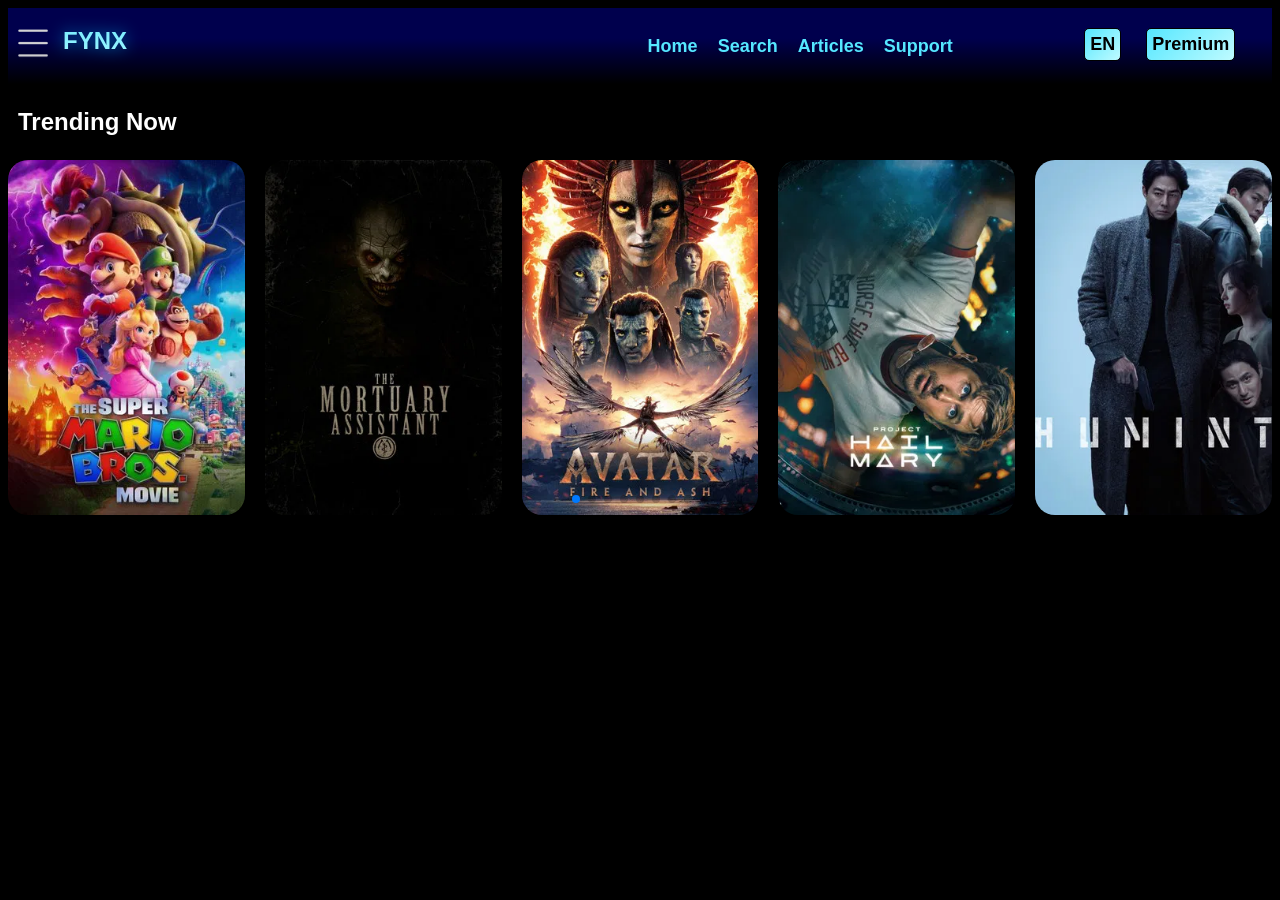
==== commit 04468d6f: "update2" ====
--- a/index.html
+++ b/index.html
@@ -3,582 +3,88 @@
 <head>
     <meta charset="UTF-8">
     <meta name="viewport" content="width=, initial-scale=1.0">
-   
     <title>Document</title>
+    <link rel="stylesheet" href="https://cdn.jsdelivr.net/npm/swiper@11/swiper-bundle.min.css">
+    <link rel="stylesheet" href="index.css">
+</head>
+<body>
+ <nav>
+    
+     <img src="main-menu.png" id="menubutton" alt="menubutton"> 
+    <div class="logo">
+      <p>FYNX</p>
+    </div> 
+    <ul class="links">
+            <a href="">Home</a>
+            <a href="">Search</a>
+            <a href="">Articles</a>
+            <a href="">Support</a>
+    </ul>
+    <div class="btns">
+        <button>EN</button>
+        <button>Premium</button>
+    </div>
+ </nav>
+ <div class="sidebar" id="sidebar">
+    <img src="main-menu.png" alt="menu" id="btn">
+    <div class="profiles">
+    <img src="user (1).png" alt="profilepic" class="profile">
+    <p class="n1">Username</p>
+    <div class="lvls">
+        <img src="best-seller.png" alt="lvl" class="lvl">
+        <p class="n2">level 1</p>
+    </div>
+    </div>
+    <div class="homes">
+    <img src="home (1).png" alt="home" class="home">
+    <p class="n3">Home</p>
+    </div>
+    <div class="articles">
+    <img src="news (1).png" alt="articles" class="article">
+    <p class="n4">Your Articles</p>
+    </div>
+    <div class="premiums">
+    <img src="premium.png" alt="premium" class="premium">
+    <p class="n5">Premium</p>
+    </div>
+    <div class="searches">
+    <img src="search-interface-symbol.png" alt="search" class="search">
+    <p class="n6">Search</p>
+    </div>
+    <div class="settings">
+    <img src="settings (1).png" alt="settings" class="setting">
+    <p class="n7">Settings</p>
+    </div>
+    <div class="questions">
+    <img src="question (1).png" alt="support" class="support">
+    <p class="n8">Support</p>
+    </div>
+ </div>
+ <section>
+    <p class="trend">Trending Now</p>
+ </section>
+ <section>
+    <div class="swiper mySwiper">
+     <div class="swiper-wrapper">
+       <img src="mario.webp" class="swiper-slide" alt="menubutton"> 
+       <img src="mortuary.webp" class="swiper-slide" alt="menubutton"> 
+       <img src="avatar.webp" class="swiper-slide" alt="menubutton"> 
+       <img src="hail.webp" class="swiper-slide" alt="menubutton"> 
+       <img src="humint.webp" class="swiper-slide" alt="menubutton"> 
+       <img src="demon.webp" class="swiper-slide" alt="menubutton"> 
+       <img src="greenland.webp" class="swiper-slide" alt="menubutton"> 
+       <img src="zootopia.webp" class="swiper-slide" alt="menubutton"> 
+       <img src="silent hill.webp" class="swiper-slide" alt="menubutton"> 
+     </div>
+     <div class="swiper-pagination"></div>
+    </div>
+ </section>
+    
 
-    <link href="https://unpkg.com/boxicons@2.1.4/css/boxicons.min.css" rel="stylesheet">
-     <link rel="stylesheet" href="https://cdn.jsdelivr.net/npm/swiper@11/swiper-bundle.min.css">
+  
     
     
-     <link rel="stylesheet" href="index.css">
-</head>
-<body>
-
-
- <div class="flex active">
-    <p class="question">Lorem ipsum dolor sit amet consectetur adipisicing elit. Repudiandae veniam non magnam exebr
-      rcitationem eius quaerat mollitia inventore error <br>iusto voluptate ad provident dignissimos,<br> dolores sit delectusbr
-       sunt tempore. Dolor, labore!
-       Lorem ipsum dolor sit amet consectetur <br>adipisicing elit. Vero praesentium repellendus, expedita veritatis amet optio facilis fugit velbr
-        deleniti earum iste qui eius,<br> velit totam harum consequuntur <br>dignissimos nobis veniam?</p>
-
-    <button class="tip" onclick="nextSection(this)">lets start</button>
-
-</div> 
-
- 
- <div class="flex">
-     <p>where are you</p>
-<div class="cards">
-    <div class="card ">
-    <p class="tip" onclick="nextSection(this)">Lorem ipsum </p>
-    </div>
-    <div class="card">
-    <p class="tip" onclick="nextSection(this)">Lorem ipsum dolor sit</p>
-        
-    </div>
-    <div class="card">
-    <p class="tip" onclick="nextSection(this)">Lorem ipsum dolor sit,iciendis.</p>
-       
-    </div>
-</div>
-</div> 
-
-
-
-
-<div class="flex">
-    <p>hellooo</p>
-<div class="cards">
-    <div class="card ">
-    <p class="tip" onclick="nextSection(this)">Lorem ipsum </p>
-    </div>
-    <div class="card">
-    <p class="tip" onclick="nextSection(this)">Lorem ipsum dolor sit</p>
-        
-    </div>
-    <div class="card">
-    <p class="tip" onclick="nextSection(this)">Lorem ipsum dolor sit,iciendis.</p>
-       
-    </div>
-</div>
-</div> 
-
-
-
-
-
-<div class="flex">
-    <p>hown do you feel</p>
-<div class="cards">
-    <div class="card ">
-    <p class="tip" onclick="nextSection(this)">Lorem ipsum </p>
-    </div>
-    <div class="card">
-    <p class="tip" onclick="nextSection(this)">Lorem ipsum dolor sit</p>
-        
-    </div>
-    <div class="card">
-    <p class="tip" onclick="nextSection(this)">Lorem ipsum dolor sit,iciendis.</p>
-       
-    </div>
-</div>
-</div> 
-
- <!-- swiper 1 , from my website of the last year-->
-
-
- <section class="home swiper" id="home">
-            <div class="swiper mySwiper">
-                <div class="swiper-wrapper">
-                    <div class="swiper-slide">
-                       <a href="page01"> <img src="pexels-amani-allan-2147911089-29824266.jpg" alt="Coastal view of Tipaza, Algeria" loading="lazy">
-                       </a>
-                      <div class="slide-caption">
-                            <h1> hello <br> The Dialects,Faces may Change,<br>
-                            but The Amazement Reamins The Same
-                            </h1>
-                            <p class="animation">From the streets of the capital to the edges of the south, each city carries a blend of tradition and modernity,<br>
-                            and each has its own unique story.</p>
-                      </div>
-                    </div>
-                            
-
-
-                               
-                                    <div class="swiper-slide">
-                                        <a href="page05"> <img src="el 3asima.jpg" alt="Cityscape of Algiers" loading="lazy">
-                                        </a>
-                                        <div class="slide-caption">
-                                            <h1> In the cities of algeria... <br> The Dialects,Faces may Change,<br>
-                                                but The Amazement Reamins The Same
-                                            </h1>
-                                            <p class="animation">From the streets of the capital to the edges of the south, each city carries a blend of tradition and modernity,<br>
-                                                and each has its own unique story.</p>
-                                        </div>
-                                    </div>
-
-           
-                    <div class="swiper-slide">
-                         <a href="page06"> <img src="el Hama.jpg" alt="Cityscape of Algiers" loading="lazy">
-                         </a>
-                      <div class="slide-caption">
-                            <h1> pssss<br> The Dialects,Faces may Change,<br>
-                            but The Amazement Reamins The Same
-                            </h1>
-                            <p class="animation">From the streets of the capital to the edges of the south, each city carries a blend of tradition and modernity,<br>
-                           and each has its own unique story.</p>
-                      </div>
-                    </div>              
-
-                    <div class="swiper-slide">
-                       <a href="page01"> <img src="pexels-amani-allan-2147911089-29824266.jpg" alt="Coastal view of Tipaza, Algeria" loading="lazy">
-                       </a>
-                      <div class="slide-caption">
-                            <h1> i am tired <br> The Dialects,Faces may Change,<br>
-                            but The Amazement Reamins The Same
-                            </h1>
-                          <p class="animation">From the streets of the capital to the edges of the south, each city carries a blend of tradition and modernity,<br>
-                           and each has its own unique story.</p>
-                      </div>
-                    </div>
-
-
-                                
-                            
-                            
-
-                                  
-                    <div class="swiper-slide">
-                       <a href="page01"> <img src="pexels-amani-allan-2147911089-29824266.jpg" alt="Coastal view of Tipaza, Algeria" loading="lazy">
-                       </a>
-                      <div class="slide-caption">
-                            <h1> write somthing <br> The Dialects,Faces may Change,<br>
-                            but The Amazement Reamins The Same
-
-                            </h1>
-                            <p class="animation">From the streets of the capital to the edges of the south, each city carries a blend of tradition and modernity,<br>
-                           and each has its own unique story.</p>                            
-                      </div>
-                    </div>
-
-
-
-                   
-                            
-                     </div>
-                    </div>
-                </div>
-                <div class="swiper-button-next"></div>
-                <div class="swiper-button-prev"></div>
-                <div class="swiper-pagination"></div>
-                </div>
- </section>
-
-
-
-
-
-
-<!-- swiper 2 for the two first questions-->
-
- <section class="showme lol">
-      <div class="container">
-        <div class="swiper tranding-slider">
-       <div class="swiper-wrapper">
-            <!-- Slide-start -->
-            <div class="swiper-slide tranding-slide">
-              <div class="tranding-slide-img " >
-                <img  src="images/tranding-food-1.png" alt="Tranding" class="hello" onclick="nnextSection(this)" >
-              </div>
-              <div class="tranding-slide-content">
-                
-                <div class="tranding-slide-content-bottom">
-                  <h2 class="food-name">
-                    Special Pizza
-                  </h2>
-                  <h3 class="food-rating">
-                   
-                  </h3>
-                </div>
-              </div>
-            </div>
-
-            <div class="swiper-slide tranding-slide">
-              <div class="tranding-slide-img">
-                <img src="images/tranding-food-2.png" alt="Tranding" class="hello" onclick="nnextSection(this)" >
-              </div>
-              <div class="tranding-slide-content">
-                
-                <div class="tranding-slide-content-bottom">
-                  <h2 class="food-name">
-                    Meat Ball
-                  </h2>
-                  <h3 class="food-rating">
-                 
-                  </h3>
-                </div>
-              </div>
-            </div>
-            <!-- Slide-end -->
-            <!-- Slide-start -->
-            <div class="swiper-slide tranding-slide">
-              <div class="tranding-slide-img">
-                <img src="images/tranding-food-3.png" alt="Tranding"  class="hello" onclick="nnextSection(this)" >
-              </div>
-              <div class="tranding-slide-content">
-                
-                <div class="tranding-slide-content-bottom">
-                  <h2 class="food-name">
-                    Burger
-                  </h2>
-                  <h3 class="food-rating">
-                 
-                  </h3>
-                </div>
-              </div>
-            </div>
-            <!-- Slide-end -->
-            <!-- Slide-start -->
-            <div class="swiper-slide tranding-slide">
-              <div class="tranding-slide-img">
-                <img src="images/tranding-food-4.png" alt="Tranding"  class="hello" onclick="nnextSection(this)" >
-              </div>
-              <div class="tranding-slide-content">
-               
-                <div class="tranding-slide-content-bottom">
-                  <h2 class="food-name">
-                    Frish Curry
-                  </h2>
-                  <h3 class="food-rating">
-                   
-                  </h3>
-                </div>
-              </div>
-            </div>
-            <!-- Slide-end -->
-            <!-- Slide-start -->
-            <div class="swiper-slide tranding-slide">
-              <div class="tranding-slide-img">
-                <img src="images/tranding-food-5.png" alt="Tranding"  class="hello" onclick="nnextSection(this)" >
-              </div>
-              <div class="tranding-slide-content">
-                
-                <div class="tranding-slide-content-bottom">
-                  <h2 class="food-name">
-                    Pane Cake
-                  </h2>
-                  <h3 class="food-rating">
-                   
-                  </h3>
-                </div>
-              </div>
-            </div>
-            <!-- Slide-end -->
-            <!-- Slide-start -->
-            <div class="swiper-slide tranding-slide">
-              <div class="tranding-slide-img">
-                <img src="images/tranding-food-6.png" alt="Tranding"  class="hello" onclick="nnextSection(this)" >
-              </div>
-              <div class="tranding-slide-content">
-                
-                <div class="tranding-slide-content-bottom">
-                  <h2 class="food-name">
-                    Vanilla cake
-                  </h2>
-                  <h3 class="food-rating">
-                   
-                  </h3>
-                </div>
-              </div>
-            </div>
-            <!-- Slide-end -->
-            <!-- Slide-start -->
-            <div class="swiper-slide tranding-slide">
-             
-                </div>
-              </div>
-            </div>
-            <!-- Slide-end -->
-          </div>
-
-          <div class="tranding-slider-control">
-            <div class="swiper-button-prev slider-arrow">
-              <ion-icon name="arrow-back-outline"></ion-icon>
-            </div>
-            <div class="swiper-button-next slider-arrow">
-              <ion-icon name="arrow-forward-outline"></ion-icon>
-            </div>
-            <div class="swiper-pagination"></div>
-
-</section>
-
-
-
-<section class="showme">
-      <div class="container">
-        <div class="swiper tranding-slider">
-       <div class="swiper-wrapper">
-            <div class="swiper-slide tranding-slide">
-              <div class="tranding-slide-img ">
-                <img src="images/tranding-food-1.png" alt="Tranding" class="hello" onclick="nnextSection(this)" >
-              </div>
-              <div class="tranding-slide-content">
-                
-                <div class="tranding-slide-content-bottom">
-                  <h2 class="food-name">
-                    Special Pizza
-                  </h2>
-                  <h3 class="food-rating">
-                   
-                  </h3>
-                </div>
-              </div>
-            </div>
-            <div class="swiper-slide tranding-slide">
-              <div class="tranding-slide-img">
-                <img src="images/tranding-food-2.png" alt="Tranding"  class="hello" onclick="nnextSection(this)" >
-              </div>
-              <div class="tranding-slide-content">
-                
-                <div class="tranding-slide-content-bottom">
-                  <h2 class="food-name">
-                    Meat Ball
-                  </h2>
-                  <h3 class="food-rating">
-                 
-                  </h3>
-                </div>
-              </div>
-            </div>
-            <div class="swiper-slide tranding-slide">
-              <div class="tranding-slide-img">
-                <img src="images/tranding-food-3.png" alt="Tranding"  class="hello" onclick="nnextSection(this)" >
-              </div>
-              <div class="tranding-slide-content">
-                
-                <div class="tranding-slide-content-bottom">
-                  <h2 class="food-name">
-                    Burger
-                  </h2>
-                  <h3 class="food-rating">
-                 
-                  </h3>
-                </div>
-              </div>
-            </div>
-            <div class="swiper-slide tranding-slide">
-              <div class="tranding-slide-img">
-                <img src="images/tranding-food-4.png" alt="Tranding"  class="hello" onclick="nnextSection(this)" >
-              </div>
-              <div class="tranding-slide-content">
-               
-                <div class="tranding-slide-content-bottom">
-                  <h2 class="food-name">
-                    Frish Curry
-                  </h2>
-                  <h3 class="food-rating">
-                   
-                  </h3>
-                </div>
-              </div>
-            </div>
-            <div class="swiper-slide tranding-slide">
-              <div class="tranding-slide-img">
-                <img src="images/tranding-food-5.png" alt="Tranding"  class="hello" onclick="nnextSection(this)" >
-              </div>
-              <div class="tranding-slide-content">
-                
-                <div class="tranding-slide-content-bottom">
-                  <h2 class="food-name">
-                    Pane Cake
-                  </h2>
-                  <h3 class="food-rating">
-                   
-                  </h3>
-                </div>
-              </div>
-            </div>
-            <div class="swiper-slide tranding-slide">
-              <div class="tranding-slide-img">
-                <img src="images/tranding-food-6.png" alt="Tranding" class="hello" onclick="nnextSection(this)" >
-              </div>
-              <div class="tranding-slide-content">
-                
-                <div class="tranding-slide-content-bottom">
-                  <h2 class="food-name">
-                    Vanilla cake
-                  </h2>
-                  <h3 class="food-rating">
-                   
-                  </h3>
-                </div>
-              </div>
-            </div>
-            <div class="swiper-slide tranding-slide">
-             
-                </div>
-              </div>
-            </div>
-          </div>
-
-          <div class="tranding-slider-control">
-            <div class="swiper-button-prev slider-arrow">
-              <ion-icon name="arrow-back-outline"></ion-icon>
-            </div>
-            <div class="swiper-button-next slider-arrow">
-              <ion-icon name="arrow-forward-outline"></ion-icon>
-            </div>
-            <div class="swiper-pagination"></div>
-
-</section>
-
-
- <div class="flex ">
-    <p>where are you</p>
-<div class="cards">
-    <div class="card ">
-    <p class="tip" onclick="nextSection(this)">Lorem ipsum </p>
-    </div>
-    <div class="card">
-    <p class="tip" onclick="nextSection(this)">Lorem ipsum dolor sit</p>
-        
-    </div>
-    <div class="card">
-    <p class="tip" onclick="nextSection(this)">Lorem ipsum dolor sit,iciendis.</p>
-       
-    </div>
-</div>
-</div> 
-
-
-
-
-<div class="flex">
-    <p>hellooo</p>
-<div class="cards">
-    <div class="card ">
-    <p class="tip" onclick="nextSection(this)">Lorem ipsum </p>
-    </div>
-    <div class="card">
-    <p class="tip" onclick="nextSection(this)">Lorem ipsum dolor sit</p>
-        
-    </div>
-    <div class="card">
-    <p class="tip" onclick="nextSection(this)">Lorem ipsum dolor sit,iciendis.</p>
-       
-    </div>
-</div>
-</div> 
-
-
-
-
-
-<div class="flex">
-    <p>hown do you feel</p>
-<div class="cards">
-    <div class="card ">
-    <p class="tip" onclick="nextSection(this)">Lorem ipsum </p>
-    </div>
-    <div class="card">
-    <p class="tip" onclick="nextSection(this)">Lorem ipsum dolor sit</p>
-        
-    </div>
-    <div class="card">
-    <p class="tip" onclick="nextSection(this)">Lorem ipsum dolor sit,iciendis.</p>
-       
-    </div>
-</div>
-</div> 
-
-<section class="smallsection">
-
-<button class="try ss">
-  <p>skip</p>
-  <svg
-    xmlns="http://www.w3.org/2000/svg"
-    class="h-6 w-6"
-    fill="none"
-    viewBox="0 0 24 24"
-    stroke="currentColor"
-    stroke-width="4"
-  >
-    <path
-      stroke-linecap="round"
-      stroke-linejoin="round"
-      d="M14 5l7 7m0 0l-7 7m7-7H3"
-    ></path>
-  </svg>
-</button>
-
-<button class="try bb">
- 
-  <svg class="b"
-  xmlns="http://www.w3.org/2000/svg"
-  class="h-6 w-6"
-  fill="none"
-  viewBox="0 0 24 24"
-  stroke="currentColor"
-  stroke-width="4"
->
-  <path
-    stroke-linecap="round"
-    stroke-linejoin="round"
-    d="M10 19l-7-7m0 0l7-7m-7 7h18"
-  ></path>
-</svg>
-<p>before</p>
-</button>
-</section>
-
-
-
-<div class="premium-wrapper" id="premiumSection">
- <div id="search-1" class="search-container change">
-            <div class="search-bar">
-                <span class="icon">🔍</span>
-                <input type="text" placeholder="Describe your show">
-                <div class="toggle-switch">
-                    <button class="toggle-btn activee">Standard</button>
-                    <button class="toggle-btn " onclick="expandSection()" onclick="changeSection()">AI Discovery</button>
-                  
-                </div>
-                <button class="go-btn">➔</button>
-            </div>
-        </div>
-
- <div id="search-2" class="search-container ai">
-            <div class="search-bar">
-                <span class="icon">🔍</span>
-                <input type="text" placeholder="Describe your show">
-                <div class="toggle-switch">
-                    <button class="toggle-btn activee" onclick="changeSection()">Standard</button>
-                    <button class="toggle-btn " >AI Discovery</button>
-                  
-                </div>
-                <button class="go-btn"  onclick="expandSection()">➔</button>
-            </div>
-        </div>
-  
-<div class="premium-content">
-    <h3>Premium version</h3>
-    <ul>
-      <li> Lorem ipsum dolor sit amet consectetur adipisici impedit.</li>
-      <li>Lorem ipsum, dolor sit amet consectetur adipisipsam nihil ullam.</li>
-      <li>Lorem ipsum dolor sit amet consectetligendi omnis hic earum volreprehenderit incidunt.</li>
-    </ul>
-    <div class="price-tag">9.99$ </div>
-    <button class="upgrade-btn">abonnement</button>
-  </div>
-</div>
-
-
-
-
-
-<script src="https://cdn.jsdelivr.net/npm/swiper@11/swiper-bundle.min.js"></script>
-
+    <script src="https://cdn.jsdelivr.net/npm/swiper@11/swiper-bundle.min.js"></script>
     <script src="index.js" ></script>
 </body>
 </html>
--- a/index.css
+++ b/index.css
@@ -1,609 +1,368 @@
-
-.question{
+.swiper {
+  width: 100%;
+  height: 100%;
+}
+.swiper-slide {
   text-align: center;
-}
-
-.flex {
-  display: none;
-}
-
-.active {
-    display: flex;
-    flex-direction: column;
-    align-items: center;
-    gap: 20px;
-    animation: slideInUp 3s cubic-bezier(0.23, 1, 0.32 ,1) both ;
-}
-/*introducing slideInUp*/
-@keyframes slideInUp{
-   0% {
-        opacity: 0;
-        transform: translateY(60px); /*el masafa li ydjoz 3liha w houa tale3*/
-    }
-    100% {
-        opacity: 1;
-        transform: translateY(0); /*bch ki ytla3 ykon stable*/
-    }
-}
-
-.cards {
+  font-size: 18px;
+  background: #444;
   display: flex;
-  flex-direction: column;
-  gap: 15px;
-  
-}
-.card{
-  padding-left: 10px;
-  height: 50PX;
-  width: 300px;
-  border-radius: 10px;
-  color: black;
-  cursor: pointer;
-  transition: 400ms;
-  background-color: #dbd4d4;
-  
- 
-}
-
-.cards .card p.tip {
-  font-size: 1em;
-  font-weight: 700;
-}
-
-
-
-
-
-/*effect ta3 ki tselectionih ykber*/
-.cards .card:hover {
-  transform: scale(1.1, 1.1);
-}
-
-/*effect ta3 lokhrin ki maytsiliksyoniwch ysgharo*/
-.cards:hover > .card:not(:hover) {
- transform: scale(0.9, 0.9);
-}
-
-
-
-
-
-/*section ta3 search bar*/
-
-.premium-wrapper {
-  
-  margin: 20px auto;
-  display: flex;
-  flex-direction: column;
-  background-color: #ffffff;
-  justify-items: center;
-  /*
-  border-radius: 15px;
-  box-shadow: 0 4px 10px rgba(0,0,0,0.1);
-  overflow: hidden;
-  transition: all 0.5s cubic-bezier(0.4, 0, 0.2, 1);
-  border: 1px solid #ddd;
-  */
-}
-.Title{
-    margin: 20px auto;
-}
-.search-barr {
-  display: flex;
-  background-color: #f0f0f0;
-  border: 2px solid transparent;
- 
-  padding: 15px;
-  
-  width: 350px;
-  border-radius: 15px;
-  box-shadow: 0 4px 10px rgba(0,0,0,0.1);
-  border: 1px solid #ddd;
-  margin: auto;
-
-}
-
-.search-barr input {
-  flex: 1; /*all the remaining space will go to it*/
-  border: none;
-  outline: none;
-  background: transparent;
-  font-size: 16px;
-
-}
-
-.star-icon {
-  cursor: pointer;
-  font-size: 22px;
-  color: #ccc;
-  transition: transform 0.3s, color 0.3s;
-}
-
-
-.expanded .star-icon {
-  color: #ffae00;
-  transform: rotate(72deg) scale(1.2);
-}
-
-
-.premium-content {
-  max-height: 0;
-  opacity: 0;
-  padding: 0 20px;
-  transition: all 0.5s ease;
-  text-align: center;
-}
-
-.expanded .premium-content {
-  max-height: 400px; 
-  opacity: 1;
-  padding: 20px;
-}
-
-.price-tag {
-  font-size: 24px;
-  font-weight: bold;
-  color: #d4af37;
-  margin: 15px 0;
-}
-
-.upgrade-btn {
-  background: #ffae00;
-  border: none;
-  color: white;
-  padding: 10px 25px;
+  justify-content: center;
+  align-items: center;
+  border: transparent;
   border-radius: 20px;
-  cursor: pointer;
-  font-weight: bold;
-}
-
-
-
-
-
-/*from the website of the last year , swiper1*/
-
-
-     /* Home Section (Swiper) */
-        #home {
-            position: relative;
-            height: 100vh;
-            overflow: hidden;
-            margin-bottom: 200px;
-        }
-
-
-        /*
-        .swiper  {
-            width: 100%;
-            height: 100vh;
-            position: absolute;
-        }
-        .swiper-slide {
-            position: relative;
-        }
-       */
-
- .swiper  {
-  
-  height: 52rem;
-  padding: 2rem 0;
-  position: relative;
- 
-  /*overflow: hidden;*/
- 
-}
-
-        .swiper-slide img {
-            width: 100%;
-            height: 100vh;
-            object-fit: cover;
-            filter: brightness(70%);
-        }
-       
-
-
-        /*caption of slides*/
-        .swiper-slide .slide-caption {
-            position: absolute;
-            bottom: 10rem;
-            left: 5rem;
-            color: #c47e7e;
-            text-shadow: 0 2px 6px rgba(0, 0, 0, 0.6);
-        }
-
-        .swiper-slide .slide-caption h1 {
-            font-size: var(--h1-font);
-           font-weight: var(--font-semi-bold);
-           
-            margin-bottom: 1rem;
-        }
-
-        .swiper-slide .slide-caption p {
-            font-size: 1.8rem;
-            font-weight: 400;
-           
-        }
-
-
-/*kyn problem fl code ta3 el animations*/
- .animation{
-          animation: slideIn 1s ease-out forwards;
-            opacity: 0;
-            transform: translateY(20px);
-            transition: opacity 0.6s ease-out , transform 0.6s ease-out;
-        }
-        .animation.active{
-            opacity: 1;
-            transform: translateY(0);
-        }
-
-
-
-
-
-          /*effect of swiper button */
-        .swiper .swiper-button-next {
-            opacity: 0;
-            transition: opacity 0.3s ease-in-out;
-        }
-        
-        .swiper-button-next,
-        .swiper-button-prev {
-            color: #ffffff;
-            /*padding: 2rem;*/
-            height: 4rem;
-            width: 4rem;
-            background: rgba(223, 218, 218, 0.3);
-            border-radius: 50%;
-            transition: background 0.3s ease;
-            align-items: center;
-        }
-        .swiper-button-prev::after,
-        .swiper-button-prev::before{
-            font-size: 2rem;
-        }
-        .swiper-button-next::after,
-        .swiper-button-next::before{
-            font-size: 2rem;
-        }
-        .swiper-button-next:hover,
-        .swiper-button-prev:hover {
-            background: rgba(111, 111, 111, 0.5);
-        }
-
-        .swiper-pagination-bullet {
-            background: #fff;
-            opacity: 0.7;
-            width: 10px;
-            height: 10px;
-        }
-
-        .swiper-pagination-bullet-active {
-            background: #c3bdbd;
-            opacity: 1;
-        }
-
-
-
-        /*effect of swiper button */
-        .swiper .swiper-button-next {
-            opacity: 0;
-            transition: opacity 0.3s ease-in-out;
-        }
-
-               
-        /* show the button when hovering over images*/
-        .swiper:hover .swiper-button-next{
-            opacity: 1;
-        }
-        
-
-        .swiper .swiper-button-prev {
-            opacity: 0;
-            transition: opacity 0.3s ease-in-out;
-        }
-        
-        .swiper:hover .swiper-button-prev{
-            opacity: 1;
-        }
-
-
-
-/*second swiper*/
-.showme{
-  display: none;
-}
-.lol{
+}
+.swiper-slide img {
   display: block;
-}
-
-
-.container {
-  max-width: 800px; 
-  margin: 20px auto;   
-  padding: 40px 0;
-  
-  /*
-  max-width: 124rem;
-  padding: 0 1rem;
-  margin: 0 auto;*/
-}
-
-.swiper  {
-  
-  height: 52rem;
-  padding: 2rem 0;
-  position: relative;
- 
-  /*overflow: hidden;*/
- 
-}
-
-/* styling the important slide*/
-.tranding-slide {
-
-width: 28rem; 
-height: 30rem;  
-border-radius: 5px;
- 
-
-  /*width: 37rem;
-  height: 42rem;*/
-  position: relative;
-  background: #e0dbdb;
-  border-radius: 2rem;
-  box-shadow: 0 10px 30px rgba(0, 0, 0, 0.1);
-  overflow:hidden;
-   
-  transition: all 0.3s ease-in-out;
-}
-
-/* non active slides */
-.swiper-slide:not(.swiper-slide-active) {
- filter: blur(1px);  
-   
-  
-}
-
-/*img inside the card */
-.tranding-slide-img img {
-position: relative;
- z-index: 10000;
-/*z index is for that the onclick works*/
   width: 100%;
   height: 100%;
   object-fit: cover;
-  border-radius: 2rem;
-  
-}
-
-/* content of the card*/
-.tranding-slide-content {
-  position: absolute;
-  left: 0;
-  top: 0;
-  right: 0;
-  bottom: 0;
-}
-
-
-.tranding-slide-content-bottom {
-  position: absolute;
-  bottom: 2rem;
-  left: 2rem;
-  color: #fff;
-}
-
-/* button*/
-.tranding-slider-control {
-  position: relative;
-  bottom: 2rem;
-  display: flex;
-  align-items: center;
-  justify-content: center;
-}
-
-.slider-arrow {
-  background: #fff;
-  width: 4rem;
-  height: 4rem;
-  border-radius: 50%;
-  left: 40% !important;
-  transform: translateX(-50%);
-  filter: drop-shadow(0 5px 10px rgba(0, 0, 0, 0.1));
-}
-
-.slider-arrow ion-icon {
-  font-size: 2rem;
-  color: #222222;
-}
-
-.swiper-button-next.slider-arrow {
-  left: 60% !important;
-}
-
-/* (Pagination) */
-.swiper-pagination {
-  position: relative;
-  width: 15rem !important;
-  bottom: 1rem !important;
-}
-
-.swiper-pagination-bullet {
-  height: 0.8rem;
-  width: 0.8rem;
-  background: #222222;
-}
-
-.swiper-pagination-bullet-active {
-  background: #ff4b2b;
-  width: 2.5rem;
-  border-radius: 1rem;
-}
-
-.smallsection{
-
-  display: flex;
-  gap: 50px;
-}
-
-.try {
-  
-  padding: 0;
-  margin: 0;
-  border: none;
-  background: none;
+}
+nav {
+    display: flex;
+    flex-direction: row;
+    position: relative;
+    background: linear-gradient(180deg, #00004D 40%, #000000 100%);
+}
+.logo {
+    font-family: 'Montserrat', sans-serif;
+    font-weight: 800;
+    font-size: x-large;
+    position: relative;
+    left: 25px;
+    top: -5px;
+    background: linear-gradient(180deg, #55E7FF, #BFFBFF);
+    -webkit-background-clip: text;
+    -webkit-text-fill-color: transparent;
+    filter: drop-shadow(0 0 8px rgba(0, 212, 255, 0.6));
+}
+#menubutton {
+   width: 30px;
+   height: 30px;
+   position: relative;
+   top: 20px;
+   left: 10px;
+   cursor: pointer;
+}
+.links {
+   display: flex;
+   flex-direction: row;
+   gap: 20px;
+   position: relative;
+   left: 40%;
+   top: 10px;
+   text-decoration: none;   
+   color: white;             
+   font-family: 'Montserrat', sans-serif;
+   font-weight: 600;
+   font-size: 18px;
+   transition: 0.3s;   
+}
+a {
+    color: #55E7FF;
+    text-decoration: none;   
+    font-family: 'Montserrat', sans-serif;
+    font-weight: 600;
+    font-size: 18px;
+    transition: 0.3s;   
+}
+a:hover {
+  color: white;          
+  text-shadow: 0 0 10px white; 
   cursor: pointer;
 }
-
-.try {
-  --primary-color: #111;
-  --hovered-color: #c84747;
-  position: relative;
-  display: flex;
-  font-weight: 600;
-  font-size: 20px;
-  gap: 0.5rem;
-  align-items: center;
-}
-
-.try p {
-  margin: 0;
-  position: relative;
-  font-size: 20px;
-  color: var(--primary-color);
-}
-
-.try::after {
-  position: absolute;
-  content: "";
-  width: 0;
-  left: 0;
-  bottom: -7px;
-  background: var(--hovered-color);
-  height: 2px;
-  transition: 0.3s ease-out;
-}
-
-.try.ss p::before {
-  position: absolute;
-  content: "skip";
-  width: 0%;
-  inset: 0;
-  color: var(--hovered-color);
-  overflow: hidden;
-  transition: 0.3s ease-out;
-}
-.try.bb p::before{
-  position: absolute;
-  content: "before";
-  width: 0%;
-  inset: 0;
-  color: var(--hovered-color);
-  overflow: hidden;
-  transition: 0.3s ease-out;
-}
-
-.try:hover::after {
-  width: 100%;
-}
-
-.try:hover p::before {
-  width: 100%;
-}
-
-.try.ss:hover svg {
-  transform: translateX(4px);
-  color: var(--hovered-color);
-}
-
-.try.bb:hover svg{
-  transform: translateX(-4px);
-  color: var(--hovered-color);
-}
-
-.try svg {
-  color: var(--primary-color);
-  transition: 0.2s;
-  position: relative;
-  width: 15px;
-  transition-delay: 0.2s;
-}
-
-
-/*rania search bar*/
-.search-container.change{
-    background: rgb(132, 132, 178);
-    border: 1px solid rgba(255, 255, 255, 0.1);
-    padding: 10px 20px;
-    border-radius: 50px;
-    display: flex;
-    flex-direction: row;
+.btns {
+    position: relative;
+    left: 50%;
+    top: 20px;
+    display: flex;
+    gap: 20px;
+    height: fit-content;
+}
+button{
+    border: 1px solid black;
+    background: linear-gradient(135deg, #55E7FF 0%, #BFFBFF 100%);
+    border-radius: 5px;
+    cursor: pointer;
+    padding: 5px;
+    margin-left: 5px;
+    color: #000000;
+    font-family: 'Montserrat', sans-serif;
+    font-weight: 600;
+    font-size: 18px;
+    transition: 0.3s;   
+}
+.btns button:hover {
+    transform: scale(1.1,1.1);
+}
+.btns:hover > button:not(:hover){
+    transform: scale(0.9,0.9);
+}
+.trend {
+    font-family: 'Montserrat', sans-serif;
+    font-weight: 800;
+    font-size: x-large;
+    background: white;
+    -webkit-background-clip: text;
+    -webkit-text-fill-color: transparent;
+    position: relative;
+    left: 10px;
+}
+body {
+    background-color: #000000;
+}
+.sidebar {
+    position: fixed;
+    top: 0;
+    left: -9000px; 
+    width: 300px;
+    height: 100%;
+    background: linear-gradient(180deg, #1C1C1C 0%, #000826 100%); 
+    z-index: 99;
+    transition: 0.4s ease;
+    display: flex;
+    flex-direction: column;
+    font-family: 'Montserrat', sans-serif;
+}
+.sidebar.active {
+    left: 0;
+}
+#btn {
+    width: 30px;
+    height: 30px;
+    position: relative;
+    cursor: pointer;
+    left: 85%;
+    top: 2%;
+}
+.profile {
+    width: 100px;
+    height: fit-content;
+    border: 1px solid blue;
+    border-radius: 50%;
+    position: relative;
+    left: -4%;
+    filter: brightness(0) invert(1); 
+    margin-right: 5px;
+}
+.home {
+    width: 25px;
+    height: fit-content;
+    filter: brightness(0) invert(1); 
+    vertical-align: middle;
+    margin-left: 5px;
+    position: relative;
+    top: 17%;
+}
+.lvl {
+    width: 25px;
+    height: fit-content;
+    filter: brightness(0) invert(1); 
+    vertical-align: middle;
+    margin-right: 5px;
+}
+.search {
+    width: 25px;
+    height: fit-content;
+    filter: brightness(0) invert(1); 
+    vertical-align: middle;
+    margin-left: 5px;
+    position: relative;
+    top: 17%;
+}
+.setting {
+    width: 25px;
+    height: fit-content;
+    filter: brightness(0) invert(1); 
+    vertical-align: middle;
+    margin-left: 5px;
+    position: relative;
+    top: 17%;
+}
+.premium {
+    width: 25px;
+    height: fit-content;
+    filter: brightness(0) invert(1); 
+    vertical-align: middle;
+    margin-left: 5px;
+    position: relative;
+    top: 17%;
+}
+.article {
+    width: 25px;
+    height: fit-content;
+    filter: brightness(0) invert(1); 
+    vertical-align: middle;
+    margin-left: 5px;
+    position: relative;
+    top: 17%;
+}
+.support {
+    width: 25px;
+    height: fit-content;
+    filter: brightness(0) invert(1); 
+    vertical-align: middle;
+    margin-left: 5px;
+    position: relative;
+    top: 17%;
+}
+.homes {
+   display: flex;
+   flex-direction: row;
+   color: white;
+   position: relative;
+   left: 5%;
+   transition: 0.3s ease;
+}
+.searchs {
+    display: flex;
+    flex-direction: row;
+    color: white;
+    position: relative;
+    left: 5%;
+    transition: 0.3s ease;
+}
+.settings {
+    display: flex;
+    flex-direction: row;
+    color: white;
+    position: relative;
+    left: 5%;
+    transition: 0.3s ease;
+}
+.premiums {
+    display: flex;
+    flex-direction: row;
+    color: white;
+    position: relative;
+    left: 5%;
+    transition: 0.3s ease;
+}
+.articles {
+    display: flex;
+    flex-direction: row;
+    color: white;
+    position: relative;
+    left: 5%;
+    transition: 0.3s ease;
+}
+.questions {
+    display: flex;
+    flex-direction: row;
+    color: white;
+    position: relative;
+    left: 5%;
+    transition: 0.3s ease;
+}
+.searches {
+    display: flex;
+    flex-direction: row;
+    color: white;
+    position: relative;
+    left: 5%;
+    transition: 0.3s ease;
+}
+.searches:hover {
+    background-color: #1C1C1C;  
+    color: #0055FF;             
+    border-left: 4px solid #0055FF;
+    width: 90%;
+}
+.searches:hover img {
+    filter: invert(27%) sepia(91%) saturate(6151%) hue-rotate(222deg) brightness(103%) contrast(105%);
+}
+.homes:hover {
+    background-color: #1C1C1C;  
+    color: #0055FF;             
+    border-left: 4px solid #0055FF;
+    width: 90%;
+}
+.homes:hover img {
+    filter: invert(27%) sepia(91%) saturate(6151%) hue-rotate(222deg) brightness(103%) contrast(105%);
+}
+.articles:hover {
+    background-color: #1C1C1C;  
+    color: #0055FF;             
+    border-left: 4px solid #0055FF;
+    width: 90%;
+}
+.articles:hover img {
+    filter: invert(27%) sepia(91%) saturate(6151%) hue-rotate(222deg) brightness(103%) contrast(105%);
+}
+.premiums:hover {
+    background-color: #1C1C1C;  
+    color: #0055FF;             
+    border-left: 4px solid #0055FF;
+    width: 90%;
+}
+.premiums:hover img {
+    filter: invert(27%) sepia(91%) saturate(6151%) hue-rotate(222deg) brightness(103%) contrast(105%);
+}
+.settings:hover {
+    background-color: #1C1C1C;  
+    color: #0055FF;             
+    border-left: 4px solid #0055FF;
+    width: 90%;
+}
+.settings:hover img {
+    filter: invert(27%) sepia(91%) saturate(6151%) hue-rotate(222deg) brightness(103%) contrast(105%);
+}
+.questions:hover {
+    background-color: #1C1C1C;  
+    color: #0055FF;             
+    border-left: 4px solid #0055FF;
+    width: 90%;
+}
+.questions:hover img {
+    filter: invert(27%) sepia(91%) saturate(6151%) hue-rotate(222deg) brightness(103%) contrast(105%);
+}
+.lvls {
+    display: flex;
+    flex-direction: row;
+    color: white;
+    border: transparent;
+    border-radius: 20px;
+    background-color: rgba(128, 128, 128, 0.247);
+    width: 85px;
+    height: 40px;
+    justify-content: center;
     align-items: center;
-    gap: 10px;
-    backdrop-filter: blur(10px);
-    width: 100vh;
-}
-
-.search-bar input {
-    background: transparent;
-    border: none;
-    color: white;
-    flex-grow: 1;
-    outline: none;
-    font-size: 1rem;
-}
-
-/* Toggle Switch */
-.toggle-switch {
-    background: #111;
-    border-radius: 30px;
-    padding: 4px;
-    display: flex;
-}
-
-.toggle-btn {
-    background: transparent;
-    border: none;
-    color: #666;
-    padding: 6px 15px;
+    position: relative;
+    top: -17%;
+    left: -1%;
+}
+.profiles{
+    position: relative;
+    left: 35%;
+    top: 5%;
+}
+.n1{
+    border: transparent;
+    background-color: #003BFF;
     border-radius: 20px;
-    cursor: pointer;
-    font-size: 0.8rem;
-    transition: 0.3s;
-}
-
-.toggle-btn.activee {
-    background: rgb(94, 94, 233);
-    color: white;
-}
-
-.go-btn {
-    background: green;
-    border: none;
-    color: white;
-    width: 35px;
-    height: 35px;
-    border-radius: 50%;
-    cursor: pointer;
-    box-shadow: 0 0 15px rgb(130, 122, 122);
-}
-
-
-
-.search-container{
-  display: none;
-}
-
-.search-container.change .ai{
-    background: rgb(83, 141, 87);
-    border: 1px solid rgba(255, 255, 255, 0.1);
-    padding: 10px 20px;
-    border-radius: 50px;
+    width: 80px;
+    height: 30px;
     display: flex;
     align-items: center;
-    gap: 10px;
-    backdrop-filter: blur(10px);
-    width: 100vh;
+    justify-content: center;
+    position: relative;
+    top: -15%;
+}
+.n3 {
+    margin-left: 10px;
+}
+.n4 {
+    margin-left: 10px;
+}
+.n5 {
+    margin-left: 10px;
+}
+.n6 {
+    margin-left: 10px;
+}
+.n7 {
+    margin-left: 10px;
+}
+.n8 {
+    margin-left: 10px;
 }
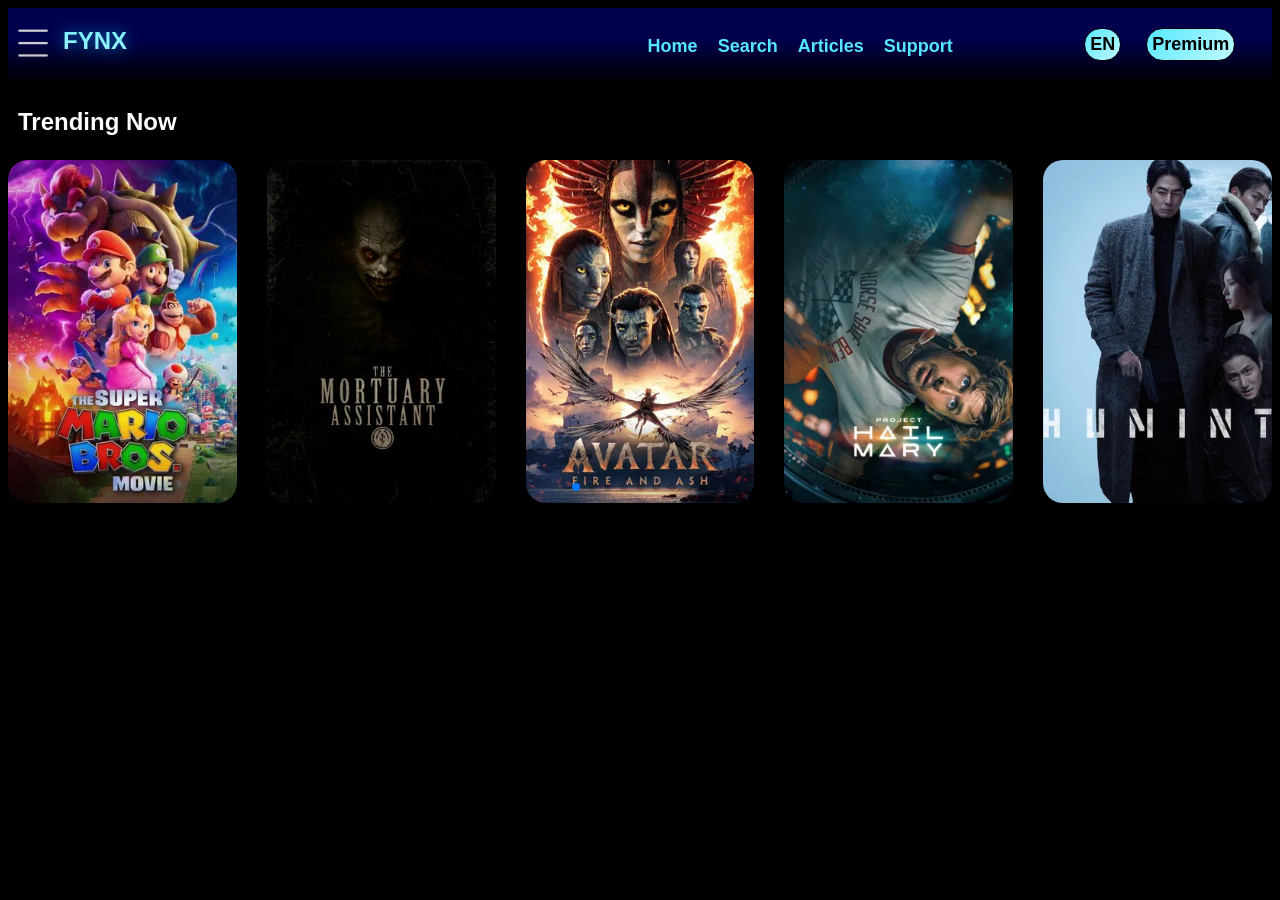
==== commit f73a9273: "folder, media and some edits" ====
--- a/index.html
+++ b/index.html
@@ -3,6 +3,7 @@
 <head>
     <meta charset="UTF-8">
     <meta name="viewport" content="width=, initial-scale=1.0">
+    <meta name="viewport" content="width=device-width, initial-scale=1.0">
     <title>Document</title>
     <link rel="stylesheet" href="https://cdn.jsdelivr.net/npm/swiper@11/swiper-bundle.min.css">
     <link rel="stylesheet" href="index.css">
@@ -10,7 +11,7 @@
 <body>
  <nav>
     
-     <img src="main-menu.png" id="menubutton" alt="menubutton"> 
+     <img src="Nesrine/main-menu.png" id="menubutton" alt="menubutton"> 
     <div class="logo">
       <p>FYNX</p>
     </div> 
@@ -26,37 +27,37 @@
     </div>
  </nav>
  <div class="sidebar" id="sidebar">
-    <img src="main-menu.png" alt="menu" id="btn">
+    <img src="Nesrine/main-menu.png" alt="menu" id="btn">
     <div class="profiles">
-    <img src="user (1).png" alt="profilepic" class="profile">
+    <img src="Nesrine/user (1).png" alt="profilepic" class="profile">
     <p class="n1">Username</p>
     <div class="lvls">
-        <img src="best-seller.png" alt="lvl" class="lvl">
+        <img src="Nesrine/best-seller.png" alt="lvl" class="lvl">
         <p class="n2">level 1</p>
     </div>
     </div>
     <div class="homes">
-    <img src="home (1).png" alt="home" class="home">
+    <img src="Nesrine/home (1).png" alt="home" class="home">
     <p class="n3">Home</p>
     </div>
     <div class="articles">
-    <img src="news (1).png" alt="articles" class="article">
+    <img src="Nesrine/news (1).png" alt="articles" class="article">
     <p class="n4">Your Articles</p>
     </div>
     <div class="premiums">
-    <img src="premium.png" alt="premium" class="premium">
+    <img src="Nesrine/premium.png" alt="premium" class="premium">
     <p class="n5">Premium</p>
     </div>
     <div class="searches">
-    <img src="search-interface-symbol.png" alt="search" class="search">
+    <img src="Nesrine/search-interface-symbol.png" alt="search" class="search">
     <p class="n6">Search</p>
     </div>
     <div class="settings">
-    <img src="settings (1).png" alt="settings" class="setting">
+    <img src="Nesrine/settings (1).png" alt="settings" class="setting">
     <p class="n7">Settings</p>
     </div>
     <div class="questions">
-    <img src="question (1).png" alt="support" class="support">
+    <img src="Nesrine/question (1).png" alt="support" class="support">
     <p class="n8">Support</p>
     </div>
  </div>
@@ -66,15 +67,15 @@
  <section>
     <div class="swiper mySwiper">
      <div class="swiper-wrapper">
-       <img src="mario.webp" class="swiper-slide" alt="menubutton"> 
-       <img src="mortuary.webp" class="swiper-slide" alt="menubutton"> 
-       <img src="avatar.webp" class="swiper-slide" alt="menubutton"> 
-       <img src="hail.webp" class="swiper-slide" alt="menubutton"> 
-       <img src="humint.webp" class="swiper-slide" alt="menubutton"> 
-       <img src="demon.webp" class="swiper-slide" alt="menubutton"> 
-       <img src="greenland.webp" class="swiper-slide" alt="menubutton"> 
-       <img src="zootopia.webp" class="swiper-slide" alt="menubutton"> 
-       <img src="silent hill.webp" class="swiper-slide" alt="menubutton"> 
+       <img src="Nesrine/mario.webp" class="swiper-slide" alt="menubutton"> 
+       <img src="Nesrine/mortuary.webp" class="swiper-slide" alt="menubutton"> 
+       <img src="Nesrine/avatar.webp" class="swiper-slide" alt="menubutton"> 
+       <img src="Nesrine/hail.webp" class="swiper-slide" alt="menubutton"> 
+       <img src="Nesrine/humint.webp" class="swiper-slide" alt="menubutton"> 
+       <img src="Nesrine/demon.webp" class="swiper-slide" alt="menubutton"> 
+       <img src="Nesrine/greenland.webp" class="swiper-slide" alt="menubutton"> 
+       <img src="Nesrine/zootopia.webp" class="swiper-slide" alt="menubutton"> 
+       <img src="Nesrine/silent hill.webp" class="swiper-slide" alt="menubutton"> 
      </div>
      <div class="swiper-pagination"></div>
     </div>
--- a/index.css
+++ b/index.css
@@ -1,3 +1,4 @@
+
 .swiper {
   width: 100%;
   height: 100%;
@@ -82,7 +83,7 @@
 button{
     border: 1px solid black;
     background: linear-gradient(135deg, #55E7FF 0%, #BFFBFF 100%);
-    border-radius: 5px;
+    border-radius: 20px;
     cursor: pointer;
     padding: 5px;
     margin-left: 5px;
@@ -365,4 +366,19 @@
 }
 .n8 {
     margin-left: 10px;
-}+}
+@media (max-width: 768px) {
+    .logo {
+        font-size: 23px; 
+    }
+    .links {
+        display: none; 
+    }
+    #menubutton {
+        display: block; 
+    }
+    .sidebar {
+        width: 60%; 
+        left: -200%; 
+    }
+}
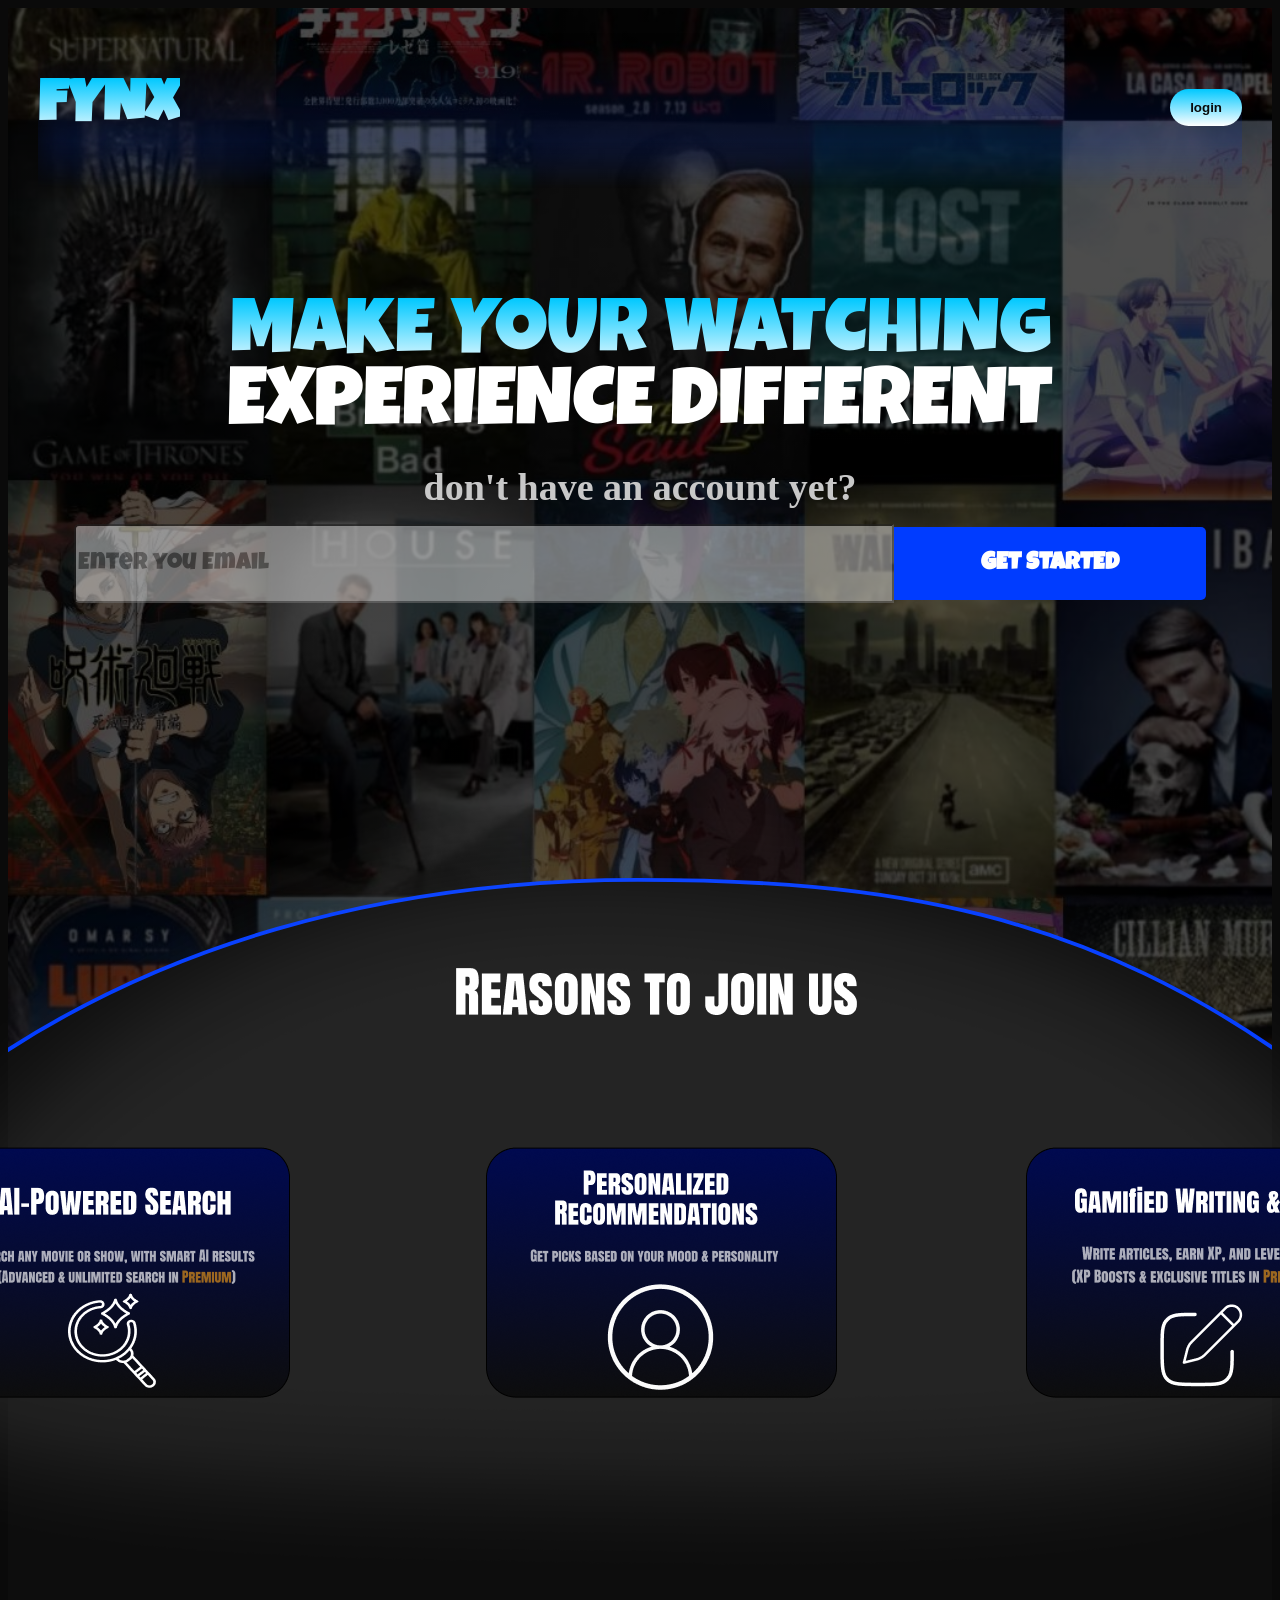
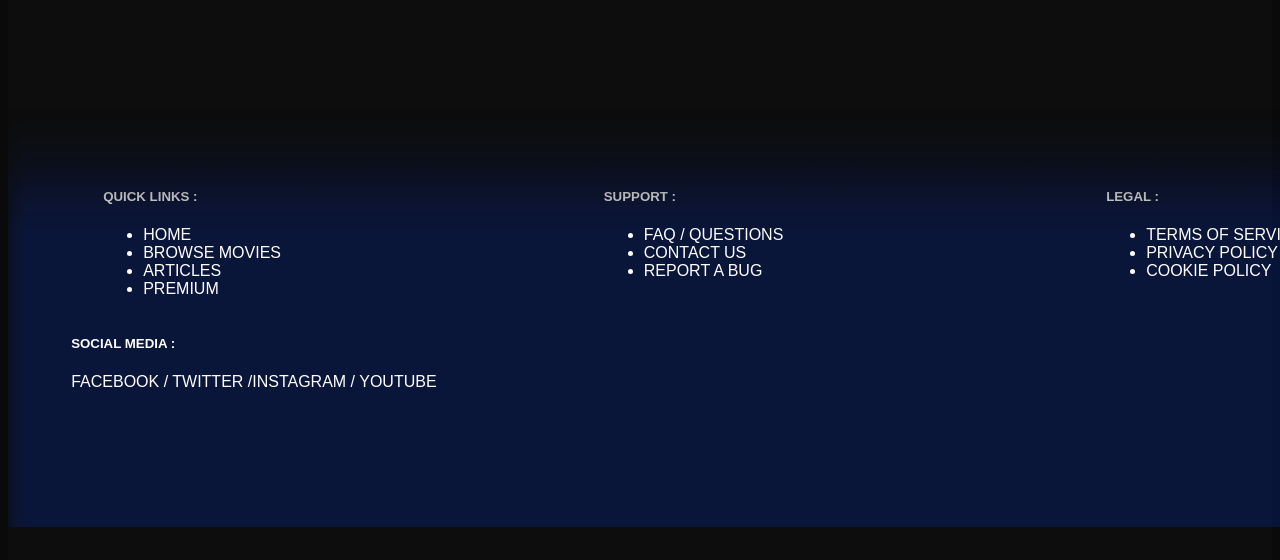
==== commit 6f8c3aff: "merge" ====
--- a/index.html
+++ b/index.html
@@ -3,89 +3,78 @@
 <head>
     <meta charset="UTF-8">
     <meta name="viewport" content="width=, initial-scale=1.0">
-    <meta name="viewport" content="width=device-width, initial-scale=1.0">
-    <title>Document</title>
-    <link rel="stylesheet" href="https://cdn.jsdelivr.net/npm/swiper@11/swiper-bundle.min.css">
-    <link rel="stylesheet" href="index.css">
-</head>
-<body>
- <nav>
+    <title>FYNX</title>
+    <link rel="stylesheet" href="first.css">
+    <link rel="stylesheet" href="https://fonts.googleapis.com/css2?family=Luckiest+Guy&display=swap">
     
-     <img src="Nesrine/main-menu.png" id="menubutton" alt="menubutton"> 
-    <div class="logo">
-      <p>FYNX</p>
-    </div> 
-    <ul class="links">
-            <a href="">Home</a>
-            <a href="">Search</a>
-            <a href="">Articles</a>
-            <a href="">Support</a>
-    </ul>
-    <div class="btns">
-        <button>EN</button>
-        <button>Premium</button>
-    </div>
- </nav>
- <div class="sidebar" id="sidebar">
-    <img src="Nesrine/main-menu.png" alt="menu" id="btn">
-    <div class="profiles">
-    <img src="Nesrine/user (1).png" alt="profilepic" class="profile">
-    <p class="n1">Username</p>
-    <div class="lvls">
-        <img src="Nesrine/best-seller.png" alt="lvl" class="lvl">
-        <p class="n2">level 1</p>
-    </div>
-    </div>
-    <div class="homes">
-    <img src="Nesrine/home (1).png" alt="home" class="home">
-    <p class="n3">Home</p>
-    </div>
-    <div class="articles">
-    <img src="Nesrine/news (1).png" alt="articles" class="article">
-    <p class="n4">Your Articles</p>
-    </div>
-    <div class="premiums">
-    <img src="Nesrine/premium.png" alt="premium" class="premium">
-    <p class="n5">Premium</p>
-    </div>
-    <div class="searches">
-    <img src="Nesrine/search-interface-symbol.png" alt="search" class="search">
-    <p class="n6">Search</p>
-    </div>
-    <div class="settings">
-    <img src="Nesrine/settings (1).png" alt="settings" class="setting">
-    <p class="n7">Settings</p>
-    </div>
-    <div class="questions">
-    <img src="Nesrine/question (1).png" alt="support" class="support">
-    <p class="n8">Support</p>
-    </div>
- </div>
- <section>
-    <p class="trend">Trending Now</p>
- </section>
- <section>
-    <div class="swiper mySwiper">
-     <div class="swiper-wrapper">
-       <img src="Nesrine/mario.webp" class="swiper-slide" alt="menubutton"> 
-       <img src="Nesrine/mortuary.webp" class="swiper-slide" alt="menubutton"> 
-       <img src="Nesrine/avatar.webp" class="swiper-slide" alt="menubutton"> 
-       <img src="Nesrine/hail.webp" class="swiper-slide" alt="menubutton"> 
-       <img src="Nesrine/humint.webp" class="swiper-slide" alt="menubutton"> 
-       <img src="Nesrine/demon.webp" class="swiper-slide" alt="menubutton"> 
-       <img src="Nesrine/greenland.webp" class="swiper-slide" alt="menubutton"> 
-       <img src="Nesrine/zootopia.webp" class="swiper-slide" alt="menubutton"> 
-       <img src="Nesrine/silent hill.webp" class="swiper-slide" alt="menubutton"> 
-     </div>
-     <div class="swiper-pagination"></div>
-    </div>
- </section>
-    
+</head>    
+    <section class="hero-section">
+        <header>
+            
+                <div class="logo-group">
+                    <h1 class="logo"> FYNX </h1>
+                <div class="nav-auth">
+                 <button class="btn-login">login</button>
+                </div>
+                </div>
+       </header>
+        <div class="hero-content">
+            <h2 class="title-top">MAKE YOUR WATCHING</h2>
+            <h2 class="title-bottom">EXPERIENCE DIFFERENT</h2>
+            <p class="account-prompt">don't have an account yet?</p>
+            <div class="cta-input">
+              <input type="email" placeholder="Enter you Email ">
+              <a href="login.html">
+              <button class="btn-get-started">GET STARTED</button>
+              </a>
+            </div>
+        </div>
+    </section>
+    <section class="feature-section">
+        <img src="pics/Ellipse 67 (1).svg" class="curve-border" alt="">
+        <div class="reasons-container">
+            <img src="pics/reasons (1).png" alt="" class="reasons-image">
+        </div>
+    </section>    
+        
+    <footer class="main-footer">
+        <div class="footer-columns">
+            <div class="col">
+                <h5>QUICK LINKS :</h5>
+                <ul>
+                    <li>HOME</li>
+                    <li>BROWSE MOVIES</li>
+                    <li>ARTICLES</li>
+                    <li>PREMIUM</li>
+                </ul>
+            </div>
+            <div class="col">
+                <h5> SUPPORT :</h5>
+                 <ul>
+                    <li>FAQ / QUESTIONS</li>
+                    <li>CONTACT US</li>
+                    <li>REPORT A BUG</li>
+                 </ul>
+            </div>
+            <div class="col">
+                <h5>LEGAL :</h5>
+                <ul>
+                    <li>TERMS OF SERVICE</li>
+                    <li>PRIVACY POLICY</li>
+                    <li>COOKIE POLICY</li>
+                </ul>
+            </div>
+        </div>
+        <div class="socila-foote">
+            <h5>SOCIAL MEDIA :</h5>
+            <p>FACEBOOK / TWITTER /INSTAGRAM / YOUTUBE</p>
+        </div>
+    </footer>
 
-  
+
     
     
-    <script src="https://cdn.jsdelivr.net/npm/swiper@11/swiper-bundle.min.js"></script>
-    <script src="index.js" ></script>
+    
+    <script src="first.js" ></script>
 </body>
 </html>
--- a/first.css
+++ b/first.css
@@ -0,0 +1,221 @@
+:root{
+    --bg-dark: #0a0a0a;
+    --accent-blue: #4db8ff;
+    --btn-blue: #1e14e6;
+    --text-white: #ffffff;
+}
+body{
+    font-family: 'Arial Black' , Georgia , sans-serif;
+    background-color: var(--bg-dark);
+    color: var(--text-white);
+}
+.logo-group{
+    width: 100%;
+    display: flex;
+    justify-content: space-between;
+    align-items: center;
+    background-image: url('bottom.png');
+    -webkit-mask-image : linear-gradient(to bottom, black 70%, transparent 100%);
+    mask-image: linear-gradient(to bottom, black 70%, transparent 100%);
+    
+}
+header{
+    display: flex;
+    justify-content: space-between;
+    align-items: center;
+    padding: 20px 30px;
+}
+
+.logo{
+    font-family: 'Luckiest Guy';
+    font-size: 60px;
+    background: linear-gradient(180deg , #00C8FF 0%, #ffffff 100%);
+    -webkit-background-clip: text ;
+    -webkit-text-fill-color: transparent;
+    background-clip: text;
+    color: #0a0a0a;
+    
+
+
+}
+.btn-login{
+    background: linear-gradient(180deg , #00C8FF 0%, #ffffff 100%);
+    color: #0a0a0a;
+    padding: 0 20px;
+    border: none;
+    height: 37px;
+    border-radius: 20px;
+    font-weight: bold;
+    cursor: pointer;
+    
+
+}
+.hero-section{
+    height: 100vh;
+    width: 100%;
+    min-height: 600px;
+    background-image: linear-gradient(rgba(0,0,0,0.7), rgba(0,0,0,0.7)), url('pics/img.png');
+    background-size: cover;
+    background-position: center;
+    background-repeat: no-repeat;
+    display: flex;
+    flex-direction: column;
+    overflow: visible;
+    padding-bottom: 150px;
+    position: relative;
+    z-index: 1;
+ }
+ .hero-content{
+    margin-top: 10vh;
+    text-align: center;
+ }
+ .title-top{
+    font-family: 'Luckiest Guy' , cursive;
+    font-size: 82px;
+    font-weight: 400;
+    line-height: 100%;
+    text-transform: uppercase;
+    text-align: center;
+    background: linear-gradient(180deg , #00C8FF 0%, #ffffff 100%);
+    -webkit-background-clip: text ;
+    -webkit-text-fill-color: transparent;
+    background-clip: text;
+    line-height: 0.9;
+    margin: 0;
+    margin-bottom: 15px;
+ }
+ .title-bottom{
+    font-family: 'Luckiest Guy' , cursive;
+    font-size: 82px;
+    font-weight: 400;
+    line-height: 100%;
+    text-transform: uppercase;
+    text-align: center;
+    margin-top: -15px;
+    line-height: 0.9;
+    margin-bottom: 5px;
+ }
+ .account-prompt{
+    font-family: 'Abhaya Libre' , serif;
+    font-weight: 600;
+    font-size: 38px;
+    line-height: normal;
+    letter-spacing: 0;
+    text-align: center;
+    color: #c8c8c8;
+    margin-top: 20px;
+    margin-bottom: 10px;
+ }
+ .cta-input{
+    display: flex;
+    justify-content: center;
+    align-items: center;
+    gap: 0;
+    margin-top: 15px;
+ }
+ .cta-input input{
+    width: 812px ;
+    height: 73px;
+    background: #dedede ;
+    opacity: 50%;
+    color: rgba(255 ,255, 255, 0,26);
+    border-radius: 5px 0 0 5px;
+    font-family: 'Luckiest Guy';
+    font-size: 24px;
+ }
+ .btn-get-started::before{
+      content: '';
+  position: absolute;
+  inset: 0;
+  margin: auto;
+  width: 50px;
+  height: 50px;
+  border-radius: inherit;
+  scale: 0;
+  z-index: -1;
+  background-color:  rgba(16, 47, 227, 0.6);
+  transition: all 0.6s cubic-bezier(0.23, 1, 0.320, 1);
+
+ }
+ .btn-get-started{
+    width: 312px;
+    height: 73px;
+    cursor: pointer;
+  position: relative;
+  padding: 10px 24px;
+  color: #ffffff;
+  border: 2px solid   #1e14e6;
+  border-radius: 34px;
+  background-color: #1e14e6 ;
+  font-weight: 600;
+  transition: all 0.3s cubic-bezier(0.23, 1, 0.320, 1);
+  overflow: hidden;
+    background-color: #003cff;
+    color: #ffffff;
+    border: none;
+    border-radius: 0 5px 5px 0;
+    font-family: 'Luckiest Guy' , cursive;
+    font-size: 24px;
+ }
+ .btn-get-started:hover{
+    color: #212121;
+  scale: 1.1;
+  box-shadow: 0 0px 20px rgba(193, 163, 98,0.4);
+ }
+ .btn-get-started :hover::before{
+scale: 3;
+ }
+.feature-section{
+    position: relative;
+    overflow: visible;
+    margin-top: -180px;
+    z-index: 10;
+}
+.curve-border{
+    width: 100%;
+    height: auto;
+    display: block;
+    margin-bottom: -2px;
+    position: relative;
+    top: 0;
+    z-index: 10;
+    margin-bottom: -1px;
+}
+.section-title{
+    position: relative;
+    z-index: 20;
+    margin-top: -1500px;
+    color: #ffffff;
+    text-align: center;
+    font-family: 'Luckiest Guy';
+    font-size: larger;
+}
+.reasons-container{
+    position: relative;
+    margin-top: -1400px;
+    z-index: 30;
+    display: flex;
+    justify-content: center;
+}
+.main-footer{
+    background-image: url('bottom.png');
+    -webkit-mask-image : linear-gradient(to top, black 70%, transparent 100%);
+    mask-image: linear-gradient(to top, black 70%, transparent 100%);
+    
+    background-size: cover;
+    background-position: center;
+    background-repeat: no-repeat;
+    position: relative;
+    margin-top: 100px;
+    width: 100%;
+    min-height: 300px;
+    padding: 60px 5%;
+    z-index: 50;
+}
+.footer-columns{
+    max-width: 1200px;
+    margin: 0 auto;
+    display: flex;
+    justify-content: space-between;
+    color: white;
+}
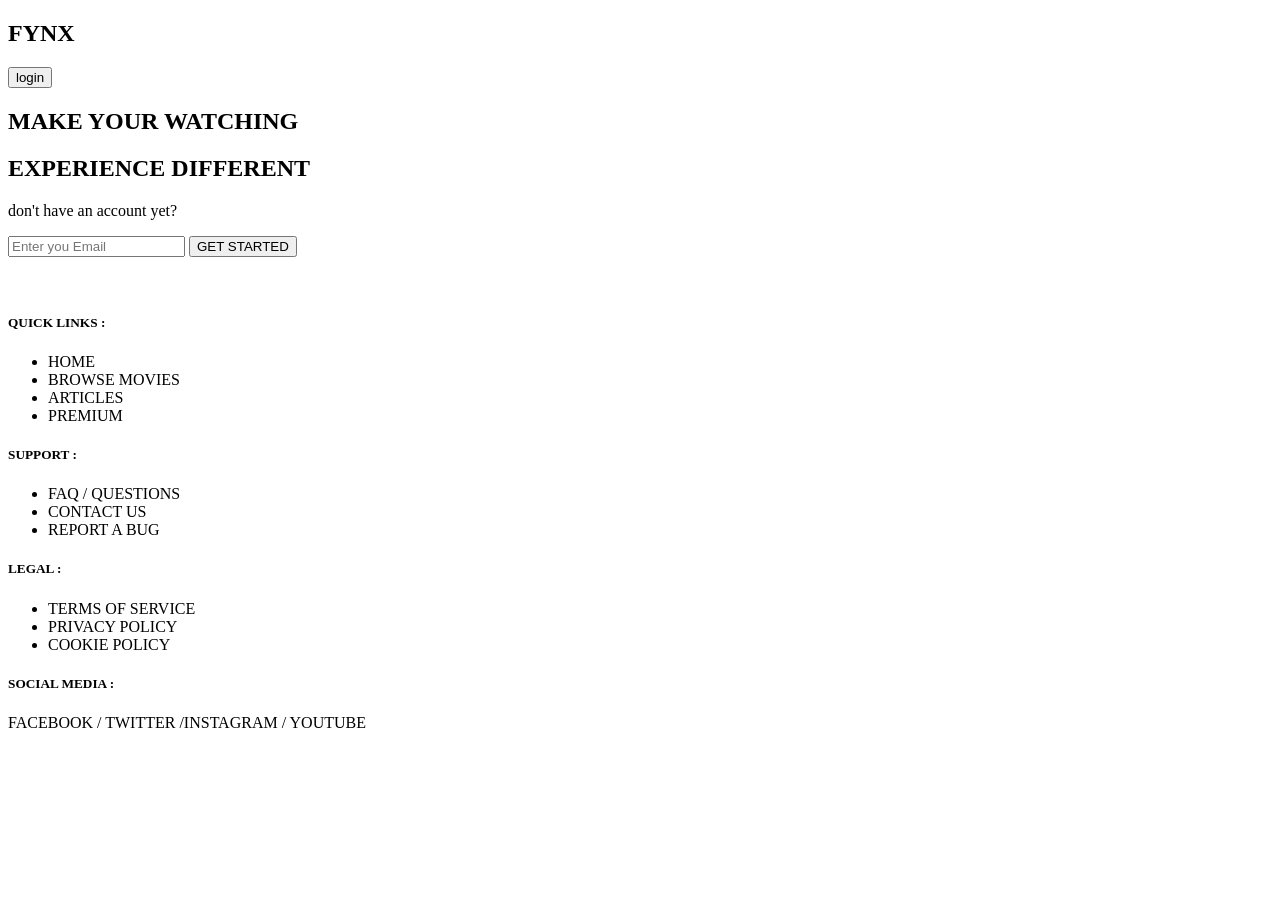
==== commit 088a896f: "final" ====
--- a/index.html
+++ b/index.html
@@ -14,7 +14,9 @@
                 <div class="logo-group">
                     <h1 class="logo"> FYNX </h1>
                 <div class="nav-auth">
+                <a href="login.html">
                  <button class="btn-login">login</button>
+                </a>
                 </div>
                 </div>
        </header>
@@ -24,7 +26,7 @@
             <p class="account-prompt">don't have an account yet?</p>
             <div class="cta-input">
               <input type="email" placeholder="Enter you Email ">
-              <a href="login.html">
+              <a href="home.html">
               <button class="btn-get-started">GET STARTED</button>
               </a>
             </div>
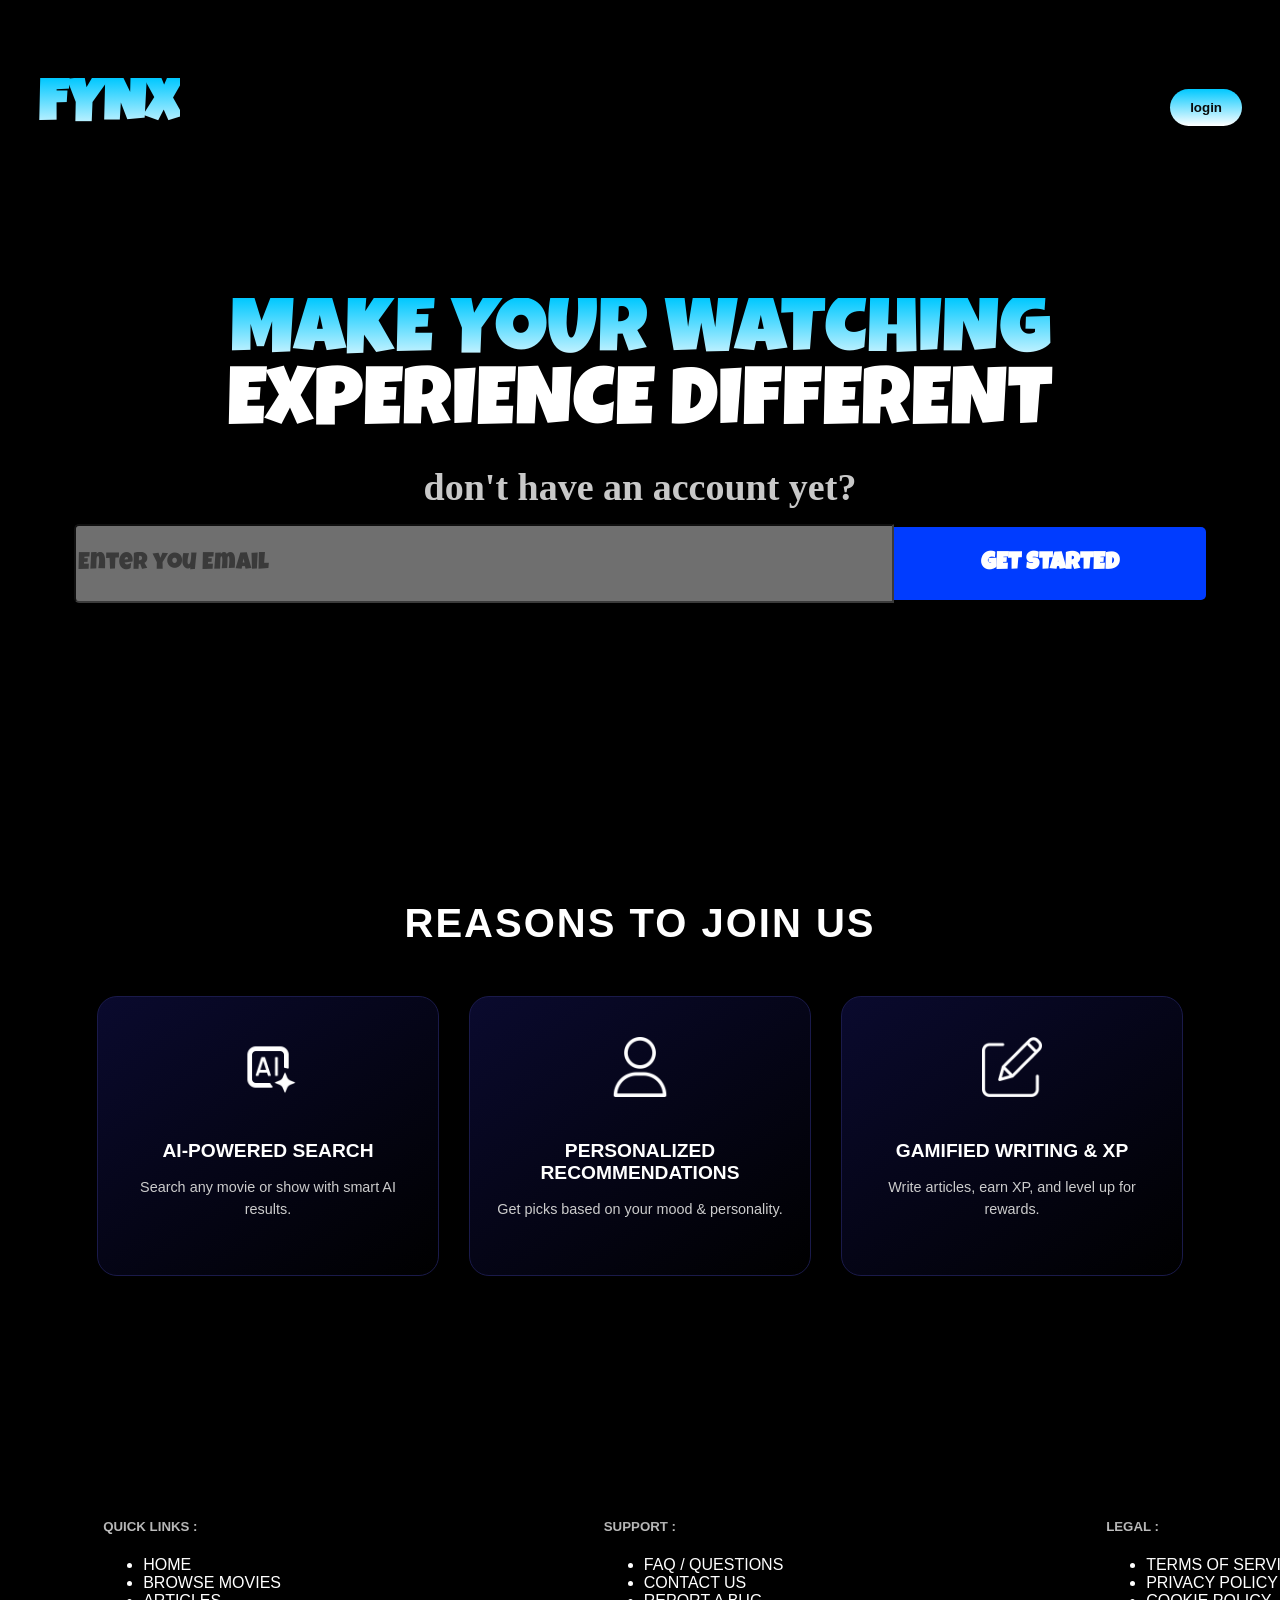
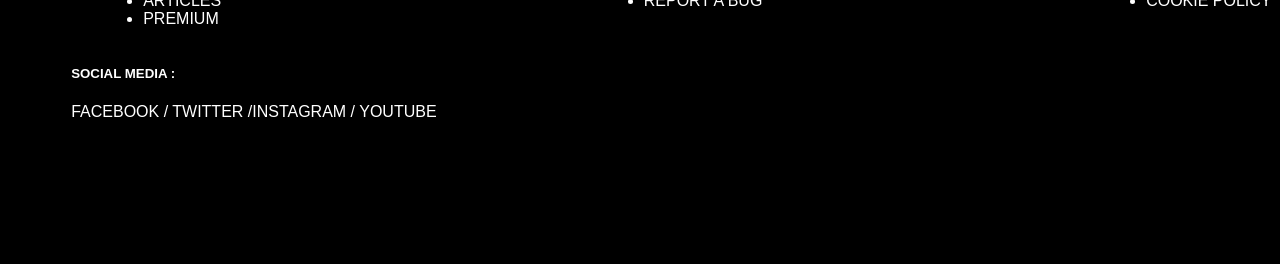
==== commit cbc929f9: "final" ====
--- a/index.html
+++ b/index.html
@@ -9,6 +9,7 @@
     
 </head>    
     <section class="hero-section">
+        
         <header>
             
                 <div class="logo-group">
@@ -32,10 +33,39 @@
             </div>
         </div>
     </section>
-    <section class="feature-section">
-        <img src="pics/Ellipse 67 (1).svg" class="curve-border" alt="">
-        <div class="reasons-container">
-            <img src="pics/reasons (1).png" alt="" class="reasons-image">
+    
+            <section class="feature-section">
+    <img src="pics/Ellipse 67 (1).svg" class="curve-border" alt="">
+    
+    <div class="reasons-container">
+        <h2 class="reasons-title">REASONS TO JOIN US</h2>
+        <div class="reasons-grid">
+            <div class="reason-card">
+                <div class="icon-wrapper">
+                    <img src="Nesrine/generative.png" alt="AI Search" id="ai">
+                </div>
+                <h3>AI-POWERED SEARCH</h3>
+                <p>Search any movie or show with smart AI results.</p>
+            </div>
+
+            <div class="reason-card">
+                <div class="icon-wrapper">
+                    <img src="Nesrine/user (1).png" alt="Personalized" id="userhehe">
+                </div>
+                <h3>PERSONALIZED RECOMMENDATIONS</h3>
+                <p>Get picks based on your mood & personality.</p>
+            </div>
+
+            <div class="reason-card">
+                <div class="icon-wrapper">
+                    <img src="Nesrine/edit.png" alt="Gamified" id="poet">
+                </div>
+                <h3>GAMIFIED WRITING & XP</h3>
+                <p>Write articles, earn XP, and level up for rewards.</p>
+            </div>
+        </div>
+    </div>
+</section>
         </div>
     </section>    
         
--- a/first.css
+++ b/first.css
@@ -0,0 +1,343 @@
+:root{
+    --bg-dark: #0a0a0a;
+    --accent-blue: #4db8ff;
+    --btn-blue: #1e14e6;
+    --text-white: #ffffff;
+}
+body{
+    font-family: 'Arial Black' , Georgia , sans-serif;
+    background-color: #000;
+    color: var(--text-white);
+}
+.logo-group{
+    width: 100%;
+    display: flex;
+    justify-content: space-between;
+    align-items: center;
+    background-image: url('pics/bottom.png');
+    -webkit-mask-image : linear-gradient(to bottom, black 70%, transparent 100%);
+    mask-image: linear-gradient(to bottom, black 70%, transparent 100%);
+    
+}
+header{
+    display: flex;
+    justify-content: space-between;
+    align-items: center;
+    padding: 20px 30px;
+}
+
+.logo{
+    font-family: 'Luckiest Guy';
+    font-size: 60px;
+    background: linear-gradient(180deg , #00C8FF 0%, #ffffff 100%);
+    -webkit-background-clip: text ;
+    -webkit-text-fill-color: transparent;
+    background-clip: text;
+    color: #0a0a0a;
+    
+
+
+}
+.btn-login{
+    background: linear-gradient(180deg , #00C8FF 0%, #ffffff 100%);
+    color: #0a0a0a;
+    padding: 0 20px;
+    border: none;
+    height: 37px;
+    border-radius: 20px;
+    font-weight: bold;
+    cursor: pointer;
+    
+
+}
+.hero-section{
+    min-height: 100vh;
+    width: 100%;
+    min-height: 700px;
+    background-image: linear-gradient(rgba(0,0,0,0.7), rgba(0,0,0,0.7)), url('pics/img.png');
+    background-size: cover;
+    background-position: center;
+    background-repeat: no-repeat;
+    display: flex;
+    flex-direction: column;
+    overflow: hidden;
+    padding-bottom: 150px;
+    position: relative;
+    z-index: 1;
+ }
+ .hero-content{
+    margin-top: 10vh;
+    text-align: center;
+ }
+ .title-top{
+    font-family: 'Luckiest Guy' , cursive;
+    font-size: 82px;
+    font-weight: 400;
+    line-height: 100%;
+    text-transform: uppercase;
+    text-align: center;
+    background: linear-gradient(180deg , #00C8FF 0%, #ffffff 100%);
+    -webkit-background-clip: text ;
+    -webkit-text-fill-color: transparent;
+    background-clip: text;
+    line-height: 0.9;
+    margin: 0;
+    margin-bottom: 15px;
+ }
+ .title-bottom{
+    font-family: 'Luckiest Guy' , cursive;
+    font-size: 82px;
+    font-weight: 400;
+    line-height: 100%;
+    text-transform: uppercase;
+    text-align: center;
+    margin-top: -15px;
+    line-height: 0.9;
+    margin-bottom: 5px;
+ }
+ .account-prompt{
+    font-family: 'Abhaya Libre' , serif;
+    font-weight: 600;
+    font-size: 38px;
+    line-height: normal;
+    letter-spacing: 0;
+    text-align: center;
+    color: #c8c8c8;
+    margin-top: 20px;
+    margin-bottom: 10px;
+ }
+ .cta-input{
+    display: flex;
+    justify-content: center;
+    align-items: center;
+    gap: 0;
+    margin-top: 15px;
+ }
+ .cta-input input{
+    width: 812px ;
+    height: 73px;
+    background: #dedede ;
+    opacity: 50%;
+    color: rgba(255 ,255, 255, 0,26);
+    border-radius: 5px 0 0 5px;
+    font-family: 'Luckiest Guy';
+    font-size: 24px;
+ }
+ .btn-get-started::before{
+      content: '';
+  position: absolute;
+  inset: 0;
+  margin: auto;
+  width: 50px;
+  height: 50px;
+  border-radius: inherit;
+  scale: 0;
+  z-index: -1;
+  background-color:  rgba(16, 47, 227, 0.6);
+  transition: all 0.6s cubic-bezier(0.23, 1, 0.320, 1);
+
+ }
+ .btn-get-started{
+    width: 312px;
+    height: 73px;
+    cursor: pointer;
+  position: relative;
+  padding: 10px 24px;
+  color: #ffffff;
+  border: 2px solid   #1e14e6;
+  border-radius: 34px;
+  background-color: #1e14e6 ;
+  font-weight: 600;
+  transition: all 0.3s cubic-bezier(0.23, 1, 0.320, 1);
+  overflow: hidden;
+    background-color: #003cff;
+    color: #ffffff;
+    border: none;
+    border-radius: 0 5px 5px 0;
+    font-family: 'Luckiest Guy' , cursive;
+    font-size: 24px;
+ }
+ .btn-get-started:hover{
+    color: #212121;
+  scale: 1.1;
+  box-shadow: 0 0px 20px rgba(193, 163, 98,0.4);
+ }
+ .btn-get-started :hover::before{
+scale: 3;
+ }
+ .main-footer{
+    background-image: url('pics/bottom.png');
+    -webkit-mask-image : linear-gradient(to top, black 70%, transparent 100%);
+    mask-image: linear-gradient(to top, black 70%, transparent 100%);
+    
+    background-size: cover;
+    background-position: center;
+    background-repeat: no-repeat;
+    position: relative;
+    margin-top: 100px;
+    width: 100%;
+    min-height: 300px;
+    padding: 60px 5%;
+    z-index: 50;
+}
+.footer-columns{
+    max-width: 1200px;
+    margin: 0 auto;
+    display: flex;
+    justify-content: space-between;
+    color: white;
+}
+#poet {
+    filter: brightness(0) invert(1); 
+}
+#ai {
+    filter: brightness(0) invert(1); 
+}
+#userhehe{
+    filter: brightness(0) invert(1); 
+}
+
+
+/* General Section Setup */
+.feature-section {
+    
+    color: #fff;
+    padding: 60px 20px;
+    text-align: center;
+    margin-top: -50px;
+    z-index: 10;
+    position: relative;
+    
+}
+
+/* The Curved Top Border */
+.curve-border {
+    width: 100%;
+    position: absolute;
+    top: 0;
+    left: 0;
+    z-index: 1;
+    pointer-events: none;
+}
+
+/* Container for Title and Grid */
+.reasons-container {
+    max-width: 1200px;
+    margin: 0 auto;
+    position: relative;
+    z-index: 20; /* Ensures content is above the curve image */
+
+}
+
+.reasons-title {
+    font-size: 2.5rem;
+    margin-bottom: 50px;
+    text-transform: uppercase;
+    letter-spacing: 2px;
+}
+
+/* The Grid Layout */
+.reasons-grid {
+    display: flex;
+    justify-content: center;
+    gap: 30px;
+    flex-wrap: wrap; /* Allows wrapping on mobile */
+}
+
+/* The Individual Cards */
+.reason-card {
+    background: linear-gradient(145deg, #0a0a2e, #000); /* Dark blue to black gradient */
+    border: 1px solid #1a1a4a; /* Subtle border */
+    border-radius: 20px;
+    padding: 40px 20px;
+    width: 300px;
+    transition: transform 0.3s ease;
+}
+
+.reason-card:hover {
+    transform: translateY(-10px);
+}
+
+/* Icon Styling */
+.icon-wrapper img {
+    width: 60px;
+    height: 60px;
+    margin-bottom: 20px;
+}
+
+/* Text inside Cards */
+.reason-card h3 {
+    font-size: 1.2rem;
+    color: #fff;
+    margin-bottom: 15px;
+    font-weight: bold;
+}
+
+.reason-card p {
+    font-size: 0.9rem;
+    color: #ccc;
+    line-height: 1.5;
+}
+/* --- Tablets and Small Laptops (Max width 1024px) --- */
+@media screen and (max-width: 1024px) {
+    .reasons-container, 
+    .footer-columns {
+        max-width: 90%; /* Give some breathing room on the sides */
+    }
+}
+
+/* --- Mobile Phones (Max width 768px) --- */
+@media screen and (max-width: 768px) {
+    
+    /* 1. Header & Logo Adjustments */
+    header {
+        flex-direction: column; /* Stack logo and nav/button */
+        gap: 15px;
+        padding: 15px;
+    }
+
+    .logo {
+        font-size: 40px; /* Smaller logo for mobile */
+    }
+
+    /* 2. Typography Adjustments */
+    .title-top, 
+    .title-bottom {
+        font-size: 45px; /* Shrink the 82px font so it fits */
+        line-height: 1.1;
+    }
+
+    .account-prompt {
+        font-size: 24px;
+    }
+
+    /* 3. Hero Section & Inputs */
+    .hero-section {
+        padding-bottom: 80px;
+    }
+
+    .cta-input {
+        flex-direction: column; /* Stack the input and button */
+        align-items: center;
+        width: 100%;
+    }
+
+    .cta-input input {
+        width: 90%; /* Full width instead of 812px */
+        height: 60px;
+        margin-bottom: 10px;
+    }
+
+    .btn-get-started {
+        width: 90%; /* Full width instead of 312px */
+        height: 60px;
+    }
+
+    /* 4. Footer Adjustments */
+    .footer-columns {
+        flex-direction: column;
+        align-items: center;
+        text-align: center;
+        gap: 30px;
+    }
+}
